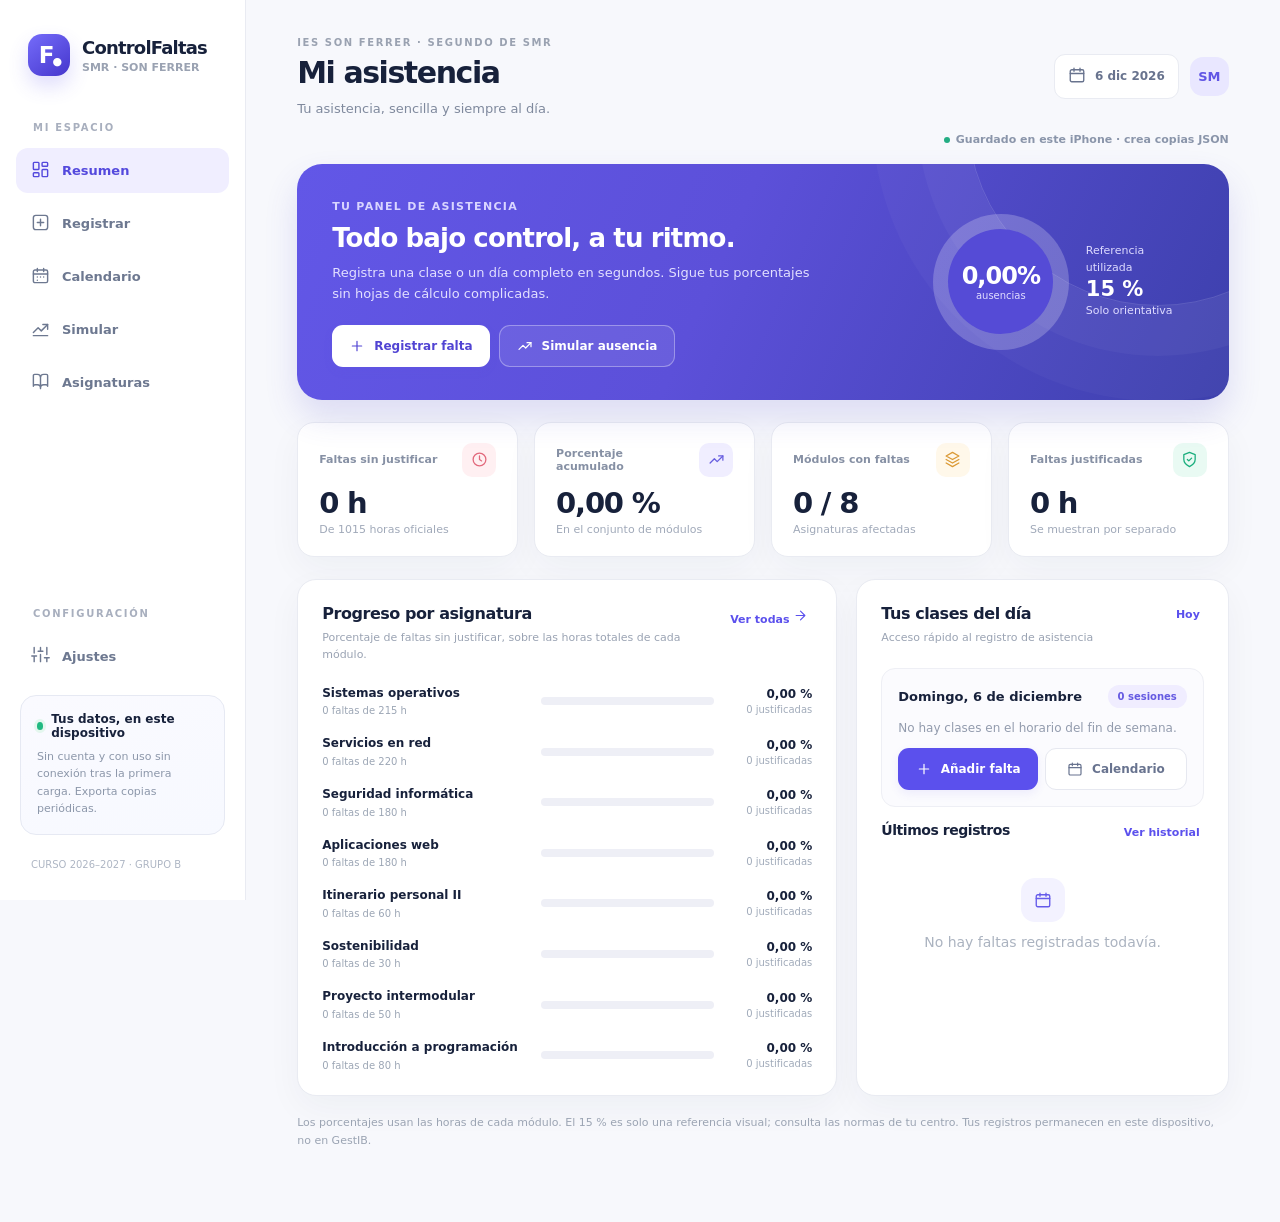
==== index.html @ d97d4c8d "Publicar ControlFaltas SMR para iPhone sin datos personales" ====
<!DOCTYPE html>
<html lang="es">
<head>
  <meta charset="UTF-8">
  <meta name="viewport" content="width=device-width, initial-scale=1.0, viewport-fit=cover">
  <meta name="theme-color" content="#f7f8fc">
  <meta name="description" content="Registro de asistencia de 2.º de Sistemas Microinformáticos y Redes, IES Son Ferrer. Funciona sin internet.">
  <title>ControlFaltas SMR · iPhone</title>
  <link rel="manifest" href="./manifest.webmanifest">
  <link rel="icon" type="image/svg+xml" href="./icon.svg">
  <link rel="apple-touch-icon" href="./icon.svg">
  <meta name="apple-mobile-web-app-capable" content="yes">
  <meta name="apple-mobile-web-app-status-bar-style" content="default">
  <meta name="apple-mobile-web-app-title" content="ControlFaltas">
  <meta name="format-detection" content="telephone=no">
  <style>
  :root { --bg:#f7f8fc; --surface:#ffffff; --ink:#17213b; --muted:#7f899d; --line:#e9ebf2; --accent:#5b50ed; --accent-light:#eeedff; --green:#1aa779; --red:#ee6174; --amber:#d5952a; --shadow:0 12px 35px rgba(28,36,65,.045); --radius:20px; color-scheme:light; }
  *{box-sizing:border-box} html{scroll-behavior:smooth} body{margin:0;background:var(--bg);color:var(--ink);font-family:Inter,ui-sans-serif,system-ui,-apple-system,"Segoe UI",sans-serif;font-size:14px;-webkit-font-smoothing:antialiased}
  button,input,select{font:inherit} button{cursor:pointer} button:disabled{opacity:.48;cursor:default} button:focus-visible,input:focus-visible,select:focus-visible{outline:3px solid #b4afff;outline-offset:3px}
  .layout{display:grid;grid-template-columns:246px minmax(0,1fr);min-height:100vh}.sidebar{background:#fff;border-right:1px solid var(--line);padding:31px 16px 22px;display:flex;flex-direction:column;gap:8px;position:sticky;top:0;height:100vh;z-index:4}
  .brand{display:flex;align-items:center;gap:12px;padding:3px 12px 33px}.brand-logo{width:42px;height:42px;border-radius:14px;display:flex;align-items:center;justify-content:center;background:linear-gradient(142deg,#756cfa,#4536cc);color:#fff;font-size:23px;font-weight:840;letter-spacing:-3px;box-shadow:0 10px 20px #5b50ed31}.brand-title{font-size:18px;line-height:22px;font-weight:820;letter-spacing:-.8px}.brand-sub{color:#9aa2b2;font-size:11px;margin-top:2px;font-weight:620}
  .nav-caption{font-size:10px;color:#a8afbe;letter-spacing:1.7px;padding:0 17px;margin:5px 0 7px;text-transform:uppercase;font-weight:780}.nav-item{display:flex;align-items:center;gap:12px;height:45px;border:0;border-radius:12px;background:transparent;color:#6d7890;padding:0 15px;text-align:left;font-weight:650;font-size:13px;width:100%;transition:background .15s,color .15s}.nav-item .ic{width:19px;height:19px}.nav-item:hover{background:#f5f4ff;color:#4f46cb}.nav-item.active{background:#f0eeff;color:#5449dd}.nav-spacer{flex:1}.aside-status{border:1px solid #e6e9f3;background:linear-gradient(160deg,#fafaff,#f7f9ff);border-radius:16px;padding:16px;margin:8px 4px 8px}.aside-status-title{font-size:12px;font-weight:750;display:flex;align-items:center;gap:8px}.status-dot{display:inline-block;width:8px;height:8px;background:#21b981;border-radius:50%;box-shadow:0 0 0 3px #e4f7ee}.aside-status p{color:#8c97aa;font-size:11px;line-height:1.6;margin:8px 0 0}.aside-footer{padding:8px 15px;color:#aeb6c4;font-size:10px}
  .main{padding:37px min(4vw,56px) 60px;min-width:0;max-width:1660px;width:100%;margin:auto}.main-header{display:flex;align-items:center;justify-content:space-between;margin-bottom:30px;gap:20px}.eyebrow{color:#9aa2b1;font-weight:750;letter-spacing:1.6px;text-transform:uppercase;font-size:10px;margin:0 0 8px}.page-title{font-size:30px;font-weight:830;letter-spacing:-1.45px;line-height:1.15;margin:0}.page-sub{color:var(--muted);font-size:13px;margin:10px 0 0}.header-right{display:flex;align-items:center;gap:11px}.today-tag{display:flex;align-items:center;gap:9px;color:#68738e;background:#fff;border:1px solid var(--line);padding:11px 13px;border-radius:11px;font-weight:620;white-space:nowrap;font-size:12px}.circle-avatar{height:39px;width:39px;display:flex;align-items:center;justify-content:center;border-radius:13px;background:#e9e7ff;color:#6055e5;font-weight:800;font-size:13px}
  .btn{border:0;border-radius:11px;background:var(--accent);padding:12px 17px;color:white;font-weight:720;font-size:12px;display:inline-flex;gap:9px;align-items:center;justify-content:center;min-height:41px;white-space:nowrap;box-shadow:0 4px 10px #5b50ed16;transition:transform .15s,filter .15s}.btn:hover{filter:brightness(.96);transform:translateY(-1px)}.btn .ic{width:16px;height:16px}.btn.secondary{background:#fff;border:1px solid #e6e8f0;color:#68738f;box-shadow:none}.btn.outline-light{background:#ffffff22;border:1px solid #ffffff55;box-shadow:none}.btn.danger{background:#fff0f2;color:#c84a63;box-shadow:none}.btn.sm{padding:8px 11px;min-height:35px;font-size:11px}.btn:disabled{transform:none;filter:none}.muted{color:var(--muted)}.hidden{display:none!important}
  .hero{background:linear-gradient(114deg,#6257e7 0%,#5c50d9 45%,#3d40ac 100%);border-radius:25px;color:white;padding:33px 35px;display:flex;justify-content:space-between;align-items:center;gap:24px;position:relative;overflow:hidden;min-height:210px;box-shadow:0 17px 33px #5049c929}.hero:before{content:"";position:absolute;width:380px;height:380px;right:-120px;top:-240px;border:1px solid #ffffff24;border-radius:50%;box-shadow:0 0 0 50px #ffffff09,0 0 0 95px #ffffff07}.hero-info,.hero-right{z-index:1}.hero-kicker{color:#d9d5ff;font-weight:720;font-size:11px;letter-spacing:1.3px;text-transform:uppercase}.hero h2{font-size:26px;letter-spacing:-.85px;font-weight:790;line-height:1.25;margin:9px 0}.hero p{max-width:480px;line-height:1.6;font-size:13px;color:#e3e0ff;margin:0 0 20px}.hero-btns{display:flex;gap:9px;flex-wrap:wrap}.hero-btns .btn{background:#fff;color:#5144d3}.hero-btns .btn.outline-light{color:white;background:#ffffff15}.hero-right{display:flex;gap:17px;align-items:center;min-width:240px;justify-content:center}.hero-ring{width:136px;height:136px;display:grid;place-items:center;border-radius:50%;background:conic-gradient(#a8ffd8 0 5%,#ffffff35 5% 100%);flex-shrink:0}.hero-ring-inner{width:105px;height:105px;background:#554bd6;border-radius:50%;display:flex;flex-direction:column;align-items:center;justify-content:center}.hero-ring-inner strong{font-size:24px;letter-spacing:-1px}.hero-ring-inner span{font-size:10px;color:#e2deff}.hero-ring-caption{max-width:108px;line-height:1.5;font-size:11px;color:#dedbff}.hero-ring-caption strong{display:block;font-size:21px;color:#fff;line-height:1.3}
  .stats-grid{display:grid;grid-template-columns:repeat(4,minmax(0,1fr));gap:16px;margin:22px 0}.stat-card{background:#fff;border:1px solid var(--line);border-radius:17px;padding:20px 21px;box-shadow:var(--shadow);min-width:0}.stat-top{display:flex;justify-content:space-between;gap:12px;align-items:center}.stat-label{color:#8690a4;font-size:11px;font-weight:640}.stat-icon{display:grid;place-items:center;width:34px;height:34px;border-radius:10px;background:#f0eeff;color:#685fe0;flex-shrink:0}.stat-icon.red{background:#fff0f2;color:#e2697c}.stat-icon.green{background:#e9faf3;color:#1aae7d}.stat-icon.orange{background:#fff8ea;color:#db9a35}.stat-icon .ic{width:17px;height:17px}.stat-number{font-size:29px;font-weight:830;letter-spacing:-1.2px;margin-top:9px}.stat-detail{font-size:11px;color:#a0a9b9;margin-top:3px}
  .content-grid{display:grid;grid-template-columns:minmax(0,1.45fr) minmax(290px,1fr);gap:19px}.panel{background:#fff;border:1px solid var(--line);border-radius:19px;padding:24px;box-shadow:var(--shadow);min-width:0}.panel-header{display:flex;justify-content:space-between;gap:10px;align-items:flex-start;margin-bottom:22px}.panel-title{font-size:16px;letter-spacing:-.45px;font-weight:810;margin:0}.panel-sub{color:#9aa3b3;font-size:11px;margin:6px 0 0;line-height:1.6}.text-button{border:0;background:transparent;color:var(--accent);font-weight:760;font-size:11px;white-space:nowrap;padding:4px}.text-button:hover{text-decoration:underline}.mod-row{display:grid;grid-template-columns: minmax(90px,1fr) minmax(120px,.85fr) 83px;gap:15px;align-items:center;margin-bottom:20px}.mod-row:last-child{margin-bottom:0}.mod-name{font-size:12px;font-weight:720;line-height:1.3}.mod-count{color:#9ca6b5;font-size:10px;margin-top:4px}.progress{width:100%;height:8px;background:#eeeff6;border-radius:9px;overflow:hidden}.progress-fill{height:100%;border-radius:8px;background:linear-gradient(90deg,#8880fa,#5d52e7);transition:width .3s}.progress-fill.warn{background:linear-gradient(90deg,#f1b25c,#e78348)}.progress-fill.danger{background:linear-gradient(90deg,#ff808a,#e35067)}.mod-percent{text-align:right;font-size:12px;font-weight:800;white-space:nowrap}.mod-percent small{display:block;font-size:10px;font-weight:500;color:#a1abba;margin-top:3px}
  .day-card{border:1px solid #eeeff5;border-radius:14px;background:#fbfbfe;padding:16px;margin-bottom:15px}.day-head{display:flex;align-items:center;justify-content:space-between;gap:10px}.day-date{font-size:13px;font-weight:810}.pill{display:inline-flex;align-items:center;gap:5px;border-radius:20px;padding:6px 10px;background:#f0edff;color:#655ae2;font-weight:760;font-size:10px}.day-hours{margin:13px 0 0;font-size:12px;color:#929bad}.day-actions{display:flex;gap:7px;margin-top:13px;flex-wrap:wrap}.day-actions .btn{flex:1}
  .recent-row{display:flex;align-items:center;justify-content:space-between;gap:8px;padding:11px 0;border-bottom:1px solid #f0f1f5}.recent-row:last-child{border-bottom:0}.recent-dot{height:32px;width:32px;display:grid;place-items:center;border-radius:10px;background:#fff1f3;color:#dc6776;flex-shrink:0}.recent-text{min-width:0;flex:1}.recent-text b{display:block;font-size:11px;white-space:nowrap;overflow:hidden;text-overflow:ellipsis}.recent-text small{display:block;color:#a0a8ba;font-size:10px;margin-top:4px}.recent-badge{font-size:10px;color:#cb596b;background:#fff1f3;border-radius:7px;padding:5px 6px;white-space:nowrap}.recent-badge.just{background:#eafaf4;color:#1a9c73}
  .section-lead{color:#7e899e;line-height:1.65;margin:0 0 24px;font-size:13px}.register-grid{display:grid;grid-template-columns:minmax(0,1.35fr) minmax(300px,.75fr);gap:20px;align-items:start}.reg-top{display:flex;justify-content:space-between;align-items:center;gap:12px;flex-wrap:wrap}.date-controls{display:flex;align-items:center;gap:8px}.input-date{border:1px solid var(--line);border-radius:10px;padding:9px 10px;color:#55617b;background:#fff;min-height:42px;font-weight:650}.icon-btn{width:38px;height:38px;border:1px solid var(--line);border-radius:10px;background:#fff;color:#7f88a0;display:grid;place-items:center}.icon-btn .ic{width:18px;height:18px}.selected-date{font-size:18px;font-weight:820;margin:24px 0 5px;letter-spacing:-.5px}.reg-hint{color:#9ea6b6;font-size:12px;margin:0 0 21px}.slot-list{display:flex;flex-direction:column;gap:9px}.slot{width:100%;border:1px solid #eef0f5;border-radius:12px;background:white;padding:14px;display:flex;align-items:center;gap:14px;text-align:left;transition:background .16s,border .16s}.slot:hover{border-color:#c8c5ff;background:#fdfcff}.slot.checked{border-color:#cdc9ff;background:#f7f6ff}.slot.justified{border-color:#c0eee0;background:#f4fdf9}.slot.disabled{opacity:.6;cursor:default;background:#fafbfe}.slot-time{width:93px;flex-shrink:0;color:#778398;font-weight:730;font-size:12px}.slot-indicator{width:20px;height:20px;border:1.5px solid #d6dbe7;border-radius:7px;display:grid;place-items:center;color:#fff;flex-shrink:0}.checked .slot-indicator{background:#655aef;border-color:#655aef}.justified .slot-indicator{background:#21a979;border-color:#21a979}.slot-name{font-size:12px;font-weight:750;flex:1}.slot-tag{font-size:10px;font-weight:750;color:#a7aebc}.slot-tag.warn{color:#6758df}.slot-tag.just{color:#20aa7b}.reg-side .btn{width:100%;margin-top:9px}.field-label{display:block;font-size:11px;font-weight:780;color:#61708b;margin-bottom:10px}.select,.text-input,.number-input{width:100%;border:1px solid #e7eaf1;background:#fff;border-radius:11px;padding:12px;color:#2c3750;min-height:43px;outline:none}.select:focus,.text-input:focus,.number-input:focus{border-color:#a69eff}.micro-note{font-size:11px;color:#98a2b5;line-height:1.65;margin-top:14px}.divider{border:0;border-top:1px solid #eff0f5;margin:21px 0}.reg-summary{display:flex;justify-content:space-between;align-items:center;background:#f7f6ff;border-radius:12px;padding:14px 16px;margin:16px 0}.reg-summary strong{font-size:20px;color:#5c52db}.empty{padding:28px 12px;text-align:center;color:#abb3c0;line-height:1.6}.empty-icon{width:44px;height:44px;border-radius:14px;display:grid;place-items:center;margin:0 auto 9px;background:#f3f2ff;color:#655bea}
  .calendar-head{display:flex;align-items:center;justify-content:space-between;gap:14px;margin:4px 0 20px}.calendar-month{font-size:20px;font-weight:820;text-transform:capitalize;letter-spacing:-.5px}.calendar-arrows{display:flex;gap:8px}.calendar-grid{display:grid;grid-template-columns:repeat(7,minmax(0,1fr));gap:7px}.cal-weekday{text-align:center;color:#a0a8b9;font-size:11px;font-weight:800;padding:8px}.cal-day{min-height:92px;border:1px solid #eceef4;border-radius:12px;padding:10px;background:#fff;text-align:left;display:flex;flex-direction:column;justify-content:space-between;align-items:flex-start;color:#56627d}.cal-day:hover:not(:disabled){border-color:#a9a2fc;background:#faf9ff}.cal-day:disabled{opacity:.5}.cal-day.other{opacity:.35}.cal-day.today .cal-number{background:#6258e8;color:white;border-radius:9px;padding:5px 8px;margin:-5px -8px}.cal-day.selected{border:2px solid #7369f5;background:#f7f5ff}.cal-day.have{background:#fffbfc}.cal-day.have.selected{background:#faf7ff}.cal-day .cal-number{font-weight:760;font-size:13px;padding:5px 8px;margin:-5px -8px}.cal-marker{background:#fff0f1;color:#d45d6e;border-radius:7px;font-size:10px;font-weight:800;padding:6px 7px}.cal-marker.alljust{background:#e6f9f1;color:#17966c}.calendar-legend{display:flex;align-items:center;flex-wrap:wrap;gap:19px;margin-top:20px;color:#8d98ab;font-size:11px}.legend-dot{display:inline-block;width:9px;height:9px;border-radius:50%;margin-right:6px;background:#ef7784}.legend-dot.green{background:#49ba95}.cal-details{margin-top:21px;background:#f7f8fc;border-radius:13px;padding:19px}.cal-details-head{display:flex;justify-content:space-between;gap:12px;align-items:center}.cal-details-title{font-weight:770}.tiny-list{display:flex;flex-wrap:wrap;gap:8px;margin-top:12px}.tiny-chip{font-size:11px;background:#fff;border:1px solid #edf0f6;padding:8px 10px;border-radius:9px;color:#68748f}
  .simulate-settings{display:flex;flex-wrap:wrap;gap:14px;align-items:end}.setting-field{flex:1;min-width:155px}.sim-kpis{display:grid;grid-template-columns:repeat(3,1fr);gap:12px;margin:20px 0}.sim-kpi{padding:17px;background:#f7f7ff;border:1px solid #efedff;border-radius:13px}.sim-kpi small{font-size:10px;color:#8891ab}.sim-kpi strong{display:block;margin-top:6px;font-size:23px;letter-spacing:-.7px}.sim-result-row{display:flex;align-items:center;gap:12px;justify-content:space-between;padding:14px 0;border-bottom:1px solid #eef0f5}.sim-result-row:last-child{border:0}.sim-result-row strong{font-size:12px}.sim-result-row small{display:block;color:#abb3bf;margin-top:5px}.percent-shift{font-weight:820;font-size:14px;color:#665aeb;white-space:nowrap}
  .subject-grid{display:grid;grid-template-columns:repeat(2,minmax(0,1fr));gap:15px}.subject-card{padding:20px;border:1px solid #eaedf4;border-radius:15px;background:#fff}.subject-head{display:flex;justify-content:space-between;gap:10px;align-items:start}.subject-name{font-size:13px;font-weight:780;line-height:1.4}.subject-code{font-size:10px;color:#adacc6;font-weight:760;margin-bottom:7px}.subject-value{font-size:22px;font-weight:850;letter-spacing:-.7px;color:#5f56db}.subject-progress{margin:20px 0 13px}.subject-footer{display:flex;justify-content:space-between;color:#9aa5b6;font-size:10px;gap:5px}.subject-footer b{color:#728099}.footnote{color:#9ba4b3;font-size:11px;line-height:1.7;margin-top:18px}
  .settings-grid{display:grid;grid-template-columns:1fr 1fr;gap:18px}.form-row{margin-bottom:19px}.settings-table{width:100%;border-collapse:collapse}.settings-table th{text-align:left;font-size:10px;color:#9ba6b6;padding:10px 4px;border-bottom:1px solid #eef0f5}.settings-table td{padding:9px 4px;border-bottom:1px solid #f0f1f5;font-size:11px;font-weight:650}.settings-table .number-input{padding:8px 7px;border-radius:8px;min-height:35px;max-width:91px;font-size:12px}.settings-table td:last-child{text-align:right}.settings-table th:last-child{text-align:right}.settings-actions{display:flex;flex-wrap:wrap;gap:8px}.small-help{font-size:11px;color:#8996ad;line-height:1.7;margin:11px 0 0}.save-tag{font-size:10px;color:#23a47b;background:#eafaf4;border-radius:15px;padding:7px 11px;white-space:nowrap}
  .toast{position:fixed;right:24px;bottom:23px;background:#222942;color:#fff;padding:13px 17px;border-radius:12px;font-weight:650;font-size:12px;box-shadow:0 12px 28px #1c234337;z-index:40;opacity:0;transform:translateY(12px);pointer-events:none;transition:.25s}.toast.visible{opacity:1;transform:translateY(0)}.toast.error{background:#bd3854}.save-indicator{font-size:11px;color:#8a95aa;font-weight:600;display:flex;align-items:center;gap:6px;min-height:18px}.save-indicator .status-dot{width:6px;height:6px;box-shadow:none}.mobile-menu{display:none}.switcher-line{display:flex;align-items:center;gap:9px;flex-wrap:wrap}.short-hint{display:inline-block;font-size:11px;color:#9aa3b6;margin-top:9px}
  @media(max-width:1100px){.layout{grid-template-columns:210px minmax(0,1fr)}.sidebar{padding:25px 10px}.main{padding:29px 25px 50px}.content-grid{grid-template-columns:1fr}.hero-right{min-width:180px}.stats-grid{grid-template-columns:repeat(2,1fr)}.mod-row{grid-template-columns:minmax(100px,1fr) minmax(110px,1fr) 79px}.register-grid{grid-template-columns:1fr}}
  @media(max-width:720px){.layout{display:block}.sidebar{height:auto;padding:11px 13px;position:sticky;top:0;display:flex;flex-direction:row;align-items:center;overflow-x:auto;box-shadow:0 5px 20px #17213b0d;gap:3px}.brand{padding:0 11px 0 2px;flex-shrink:0}.brand-logo{width:33px;height:33px;font-size:18px;border-radius:10px}.brand-title{font-size:13px;line-height:15px}.brand-sub{font-size:9px}.nav-caption,.nav-spacer,.aside-status,.aside-footer{display:none}.nav-item{height:38px;min-width:39px;padding:0 11px;white-space:nowrap;width:auto;font-size:11px;gap:6px}.nav-item .ic{width:16px;height:16px}.main{padding:23px 14px 55px}.main-header{margin-bottom:21px;align-items:start}.page-title{font-size:24px}.header-right{display:none}.hero{padding:24px;min-height:0;border-radius:18px}.hero h2{font-size:22px}.hero-right{display:none}.stats-grid{gap:9px;margin:13px 0}.stat-card{padding:14px}.stat-number{font-size:24px}.stat-label{font-size:10px}.stat-detail{font-size:10px}.stat-icon{width:28px;height:28px}.panel{padding:17px;border-radius:15px}.content-grid{gap:13px}.mod-row{grid-template-columns:minmax(90px,1fr) minmax(60px,.65fr) 67px;gap:8px}.mod-name{font-size:11px}.calendar-grid{gap:4px}.cal-day{min-height:61px;border-radius:8px;padding:6px}.cal-number{font-size:11px!important}.cal-marker{font-size:9px;padding:4px}.calendar-month{font-size:17px}.subject-grid,.settings-grid{grid-template-columns:1fr}.slot{padding:12px 10px;gap:9px}.slot-time{width:79px;font-size:10px}.slot-name{font-size:11px}.slot-tag{font-size:9px}.sim-kpis{grid-template-columns:1fr 1fr}.sim-kpi:last-child{grid-column:span 2}.date-controls{flex-wrap:wrap}}
  @media(max-width:440px){.sidebar{padding:9px 5px}.brand-title,.brand-sub,.nav-item span{display:none}.brand{padding-right:10px}.nav-item{min-width:40px;padding:0 10px}.page-title{font-size:23px}.hero-btns .btn{padding:10px}.stats-grid{grid-template-columns:repeat(2,1fr)}.reg-top{align-items:stretch}}
  @media(prefers-reduced-motion:reduce){*,*:before,*:after{scroll-behavior:auto!important;animation:none!important;transition:none!important}}

  /* iPhone: controles táctiles, navegación inferior y zonas seguras */
  :root{--iphone-safe-bottom:env(safe-area-inset-bottom,0px)}
  button,select,input{-webkit-tap-highlight-color:transparent}
  input,select{font-size:16px}
  body{overscroll-behavior-y:none}
  .iphone-install-help{background:#fff;border:1px solid #dcdfff;border-radius:16px;padding:15px 16px;margin:0 0 18px;line-height:1.55;display:none;box-shadow:var(--shadow)}
  .iphone-install-help strong{display:block;font-size:13px;margin-bottom:5px;color:#4f45bf}
  .iphone-install-help p{font-size:12px;color:#68738e;margin:0}
  @media (max-width:720px){
    body{font-size:14px}
    .layout{display:block;min-height:100dvh}
    .sidebar{display:flex;position:fixed;top:auto;bottom:0;left:0;right:0;overflow:visible;height:calc(65px + var(--iphone-safe-bottom));width:100%;padding:5px max(8px,env(safe-area-inset-right)) calc(5px + var(--iphone-safe-bottom)) max(8px,env(safe-area-inset-left));background:#fff;border:0;border-top:1px solid var(--line);border-radius:0;box-shadow:0 -8px 30px #10173313;z-index:18;flex-flow:row nowrap;gap:2px;justify-content:space-around}
    .sidebar .brand,.sidebar .nav-caption,.sidebar .nav-spacer,.sidebar .aside-status,.sidebar .aside-footer{display:none!important}
    .sidebar [data-nav="modulos"]{display:none!important}
    .sidebar .nav-item{display:flex;flex:1;flex-direction:column;min-width:0;max-width:none;width:auto;height:53px;border-radius:13px;padding:5px 0;justify-content:center;align-items:center;gap:4px;font-size:10px;line-height:1.05;text-align:center}
    .sidebar .nav-item span{display:inline!important}
    .sidebar .nav-item .ic{height:21px;width:21px}
    .sidebar .nav-item.active{color:#574bda;background:#f1efff}
    .main{padding:calc(22px + env(safe-area-inset-top,0px)) 15px calc(97px + var(--iphone-safe-bottom));}
    .main-header{margin-bottom:18px}
    .page-title{font-size:27px}
    .hero{padding:25px 21px}
    .hero h2{font-size:23px}
    .btn{min-height:44px}
    .icon-btn{min-width:43px;min-height:43px}
    .slot{min-height:67px}
    .slot-time{width:81px;flex-shrink:0}
    .slot-name{min-width:0;overflow-wrap:break-word}
    .stat-card{padding:15px}
    .toast{bottom:calc(75px + var(--iphone-safe-bottom));left:14px;right:14px;transform:translateY(10px)}
    .settings-table{table-layout:auto;min-width:0}.settings-table td{overflow-wrap:anywhere}
    .settings-table td:first-child{max-width:130px}
    .settings-table .number-input{max-width:72px;width:100%}
    .iphone-install-help{display:block}
    .is-installed .iphone-install-help{display:none}
    .hero-btns{gap:8px}.hero-btns .btn{flex:1}
    .cal-day{min-width:0;overflow:hidden}.cal-marker{font-size:8px;white-space:nowrap;padding:3px 2px}
  }
  @media(max-width:380px){.sidebar .nav-item{font-size:9px}.main{padding-left:11px;padding-right:11px}.panel{padding:14px}.slot-time{width:73px}}
  </style>
</head>
<body>
<div class="layout">
 <aside class="sidebar" id="sidebar">
   <div class="brand"><div class="brand-logo">F<span style="font-size:11px;align-self:flex-end;margin:0 0 8px 1px">●</span></div><div><div class="brand-title">ControlFaltas</div><div class="brand-sub">SMR · SON FERRER</div></div></div>
   <div class="nav-caption">Mi espacio</div>
   <button class="nav-item active" data-nav="resumen"><span data-icon="layout-dashboard"></span><span>Resumen</span></button>
   <button class="nav-item" data-nav="registrar"><span data-icon="plus-square"></span><span>Registrar</span></button>
   <button class="nav-item" data-nav="calendario"><span data-icon="calendar-days"></span><span>Calendario</span></button>
   <button class="nav-item" data-nav="simular"><span data-icon="chart-no-axes-combined"></span><span>Simular</span></button>
   <button class="nav-item" data-nav="modulos"><span data-icon="book-open"></span><span>Asignaturas</span></button>
   <div class="nav-spacer"></div><div class="nav-caption">Configuración</div>
   <button class="nav-item" data-nav="ajustes"><span data-icon="settings-2"></span><span>Ajustes</span></button>
   <div class="aside-status"><div class="aside-status-title"><span class="status-dot"></span> Tus datos, en este dispositivo</div><p>Sin cuenta y con uso sin conexión tras la primera carga. Exporta copias periódicas.</p></div>
   <div class="aside-footer">CURSO 2026–2027 · GRUPO B</div>
 </aside>
 <main class="main"><header class="main-header"><div><p class="eyebrow">IES SON FERRER · SEGUNDO DE SMR</p><h1 id="view-title" class="page-title">Mi asistencia</h1><p id="view-sub" class="page-sub">Un resumen claro de tus clases y tus faltas.</p></div><div class="header-right"><div class="today-tag"><span data-icon="calendar"></span><span id="header-today"></span></div><div class="circle-avatar" id="avatar">SM</div></div></header><div class="save-indicator" id="save-state" style="justify-content:flex-end;margin:-15px 0 15px"><span class="status-dot"></span>Iniciando...</div><div id="iphone-install-help" class="iphone-install-help"><strong>Instálala en tu iPhone</strong><p>Abre esta web en Safari, pulsa <b>Compartir</b> → <b>Añadir a pantalla de inicio</b> y activa <b>Abrir como app web</b>. Al instalar, podrás usarla también sin conexión después de cargarla una vez.</p></div><div id="view"></div></main>
</div>
<div id="toast" class="toast" role="status" aria-live="polite"></div>
<input type="file" id="import-file" accept=".json,application/json" hidden>
<script>
'use strict';
const MODULES = [
 {id:'sor',name:'Sistemas operativos en red',short:'Sistemas operativos',hours:215,code:'SOR'},
 {id:'sr',name:'Servicios en red',short:'Servicios en red',hours:220,code:'SER'},
 {id:'si',name:'Seguridad informática',short:'Seguridad informática',hours:180,code:'SEG'},
 {id:'web',name:'Aplicaciones web',short:'Aplicaciones web',hours:180,code:'WEB'},
 {id:'ip',name:'Itinerario personal para la empleabilidad II',short:'Itinerario personal II',hours:60,code:'IPE II'},
 {id:'sost',name:'Sostenibilidad aplicada al sistema productivo',short:'Sostenibilidad',hours:30,code:'SOST'},
 {id:'proj',name:'Proyecto intermodular',short:'Proyecto intermodular',hours:50,code:'PROY'},
 {id:'prog',name:'Introducción a la programación (optativa)',short:'Introducción a programación',hours:80,code:'PROG'}
];
// Orden exacto de la captura de horario. Miércoles: tutoría independiente, NO se cuenta como falta de módulo.
const DAYS = ['Lunes','Martes','Miércoles','Jueves','Viernes','Sábado','Domingo'];
const SCHEDULE = [
 [['15:05','16:00','si'],['16:00','16:55','ip'],['16:55','17:50','sor'],['18:15','19:10','sor'],['19:10','20:05','sr'],['20:05','21:00','sr']],
 [['15:05','16:00','sr'],['16:00','16:55','sr'],['16:55','17:50','web'],['18:15','19:10','web'],['19:10','20:05','sor'],['20:05','21:00','sor']],
 [['14:05','15:00','sor'],['15:05','16:00',null],['16:00','16:55','sr'],['16:55','17:50','sr'],['18:15','19:10','prog'],['19:10','20:05','si'],['20:05','21:00','si']],
 [['15:05','16:00','ip'],['16:00','16:55','sor'],['17:00','17:55','sor'],['18:15','19:10','prog'],['19:10','20:05','web'],['20:05','21:00','web']],
 [['15:05','16:00','web'],['16:00','16:55','sost'],['16:55','17:50','si'],['17:50','18:45','si'],['19:10','20:05','proj'],['20:05','21:00','sr']]
];
const ICON_PATHS = {
 'layout-dashboard':'<rect x="3" y="3" width="7" height="9" rx="1"/><rect x="14" y="3" width="7" height="5" rx="1"/><rect x="14" y="12" width="7" height="9" rx="1"/><rect x="3" y="16" width="7" height="5" rx="1"/>',
 'plus-square':'<rect x="3" y="3" width="18" height="18" rx="3"/><path d="M12 8v8M8 12h8"/>',
 'calendar-days':'<rect x="3" y="5" width="18" height="16" rx="2"/><path d="M16 3v4M8 3v4M3 10h18M8 14h.01M12 14h.01M16 14h.01M8 18h.01"/>',
 'chart-no-axes-combined':'<path d="m3 17 6-6 4 4 8-8"/><path d="M15 7h6v6"/><path d="M3 21h18"/>',
 'book-open':'<path d="M12 7v14M3 18V4.5a1.5 1.5 0 0 1 1.5-1.5H8a4 4 0 0 1 4 4 4 4 0 0 1 4-4h3.5A1.5 1.5 0 0 1 21 4.5V18a2 2 0 0 0-2-2h-3a4 4 0 0 0-4 4 4 4 0 0 0-4-4H5a2 2 0 0 0-2 2z"/>',
 'settings-2':'<path d="M4 21v-7m0-4V3m8 18v-9m0-4V3m8 18v-5m0-4V3M1 14h6m2-6h6m2 8h6"/>',
 'calendar':'<rect x="3" y="5" width="18" height="16" rx="2"/><path d="M16 3v4M8 3v4M3 10h18"/>',
 'arrow-right':'<path d="M5 12h14m-7-7 7 7-7 7"/>',
 'chevron-right':'<path d="m9 18 6-6-6-6"/>',
 'chevron-left':'<path d="m15 18-6-6 6-6"/>',
 'check':'<path d="m20 6-11 11-5-5"/>',
 'clock':'<circle cx="12" cy="12" r="9"/><path d="M12 7v5l3 2"/>',
 'alert-circle':'<circle cx="12" cy="12" r="10"/><path d="M12 8v4M12 16h.01"/>',
 'trending-up':'<path d="m3 17 6-6 4 4 8-8"/><path d="M15 7h6v6"/>',
 'layers':'<path d="m12 2 9 5-9 5-9-5 9-5zM3 12l9 5 9-5M3 17l9 5 9-5"/>',
 'plus':'<path d="M12 5v14M5 12h14"/>',
 'download':'<path d="M12 3v12m-5-5 5 5 5-5M4 17v4h16v-4"/>',
 'upload':'<path d="M12 16V4m-5 5 5-5 5 5M4 17v4h16v-4"/>',
 'trash':'<path d="M3 6h18M8 6V4h8v2m3 0-1 15H6L5 6M10 10v7M14 10v7"/>',
 'shield-check':'<path d="M12 22s8-4 8-10V5l-8-3-8 3v7c0 6 8 10 8 10z"/><path d="m9 12 2 2 4-4"/>',
 'file-text':'<path d="M14 2H6a2 2 0 0 0-2 2v16a2 2 0 0 0 2 2h12a2 2 0 0 0 2-2V8z"/><path d="M14 2v6h6M8 13h8M8 17h8"/>',
 'user':'<circle cx="12" cy="8" r="4"/><path d="M4 21c0-5 16-5 16 0"/>'
};
function ico(id,size=18){return `<svg class="ic" width="${size}" height="${size}" viewBox="0 0 24 24" fill="none" stroke="currentColor" stroke-width="1.8" stroke-linecap="round" stroke-linejoin="round" aria-hidden="true">${ICON_PATHS[id]||ICON_PATHS.check}</svg>`;}
function replaceIcons(root=document){root.querySelectorAll('[data-icon]').forEach(el=>{el.innerHTML=ico(el.dataset.icon);});}
const byId=id=>document.getElementById(id);
function safe(v){return String(v??'').replace(/[&<>"']/g,ch=>({'&':'&amp;','<':'&lt;','>':'&gt;','"':'&quot;',"'":'&#39;'}[ch]));}
function localISO(d=new Date()){const y=d.getFullYear();return `${y}-${String(d.getMonth()+1).padStart(2,'0')}-${String(d.getDate()).padStart(2,'0')}`;}
function dateObj(iso){const p=String(iso).split('-').map(Number);return new Date(p[0],p[1]-1,p[2],12,0,0);}
function dayIndex(iso){return (dateObj(iso).getDay()+6)%7;}
function plusDays(iso,n){let d=dateObj(iso);d.setDate(d.getDate()+n);return localISO(d);}
function fmtDate(iso,opts={weekday:'long',day:'numeric',month:'long'}){return new Intl.DateTimeFormat('es-ES',opts).format(dateObj(iso));}
function nfmt(n,max=2){return new Intl.NumberFormat('es-ES',{minimumFractionDigits:max,maximumFractionDigits:max}).format(n);}
function moduleOf(id){return MODULES.find(m=>m.id===id);}
function defaultState(){return {
 version:1,student:'',threshold:15,updatedAt:0,
 hours:Object.fromEntries(MODULES.map(m=>[m.id,m.hours])),
 baseline:Object.fromEntries(MODULES.map(m=>[m.id,0])),
 records:[]
};}
function normalize(v){const init=defaultState();if(!v||typeof v!=='object')return init;const h={...init.hours};const b={...init.baseline};for(const m of MODULES){if(Number.isFinite(Number(v.hours?.[m.id]))&&Number(v.hours?.[m.id])>=1&&Number(v.hours?.[m.id])<=9999)h[m.id]=Math.floor(Number(v.hours[m.id]));if(Number.isFinite(Number(v.baseline?.[m.id]))&&Number(v.baseline?.[m.id])>=0&&Number(v.baseline?.[m.id])<=10000)b[m.id]=Math.floor(Number(v.baseline[m.id]));}const recs=[];const keys=new Set();for(const r of Array.isArray(v.records)?v.records:[]){if(!r||typeof r.date!=='string'||!/^[0-9]{4}-[0-9]{2}-[0-9]{2}$/.test(r.date))continue;const d=dateObj(r.date);if(Number.isNaN(d.getTime())||localISO(d)!==r.date)continue;const day=dayIndex(r.date);const slots=SCHEDULE[day];if(!slots||!Number.isInteger(r.slot)||r.slot<0||r.slot>=slots.length)continue;const mid=slots[r.slot][2];if(!mid||r.module!==mid)continue;const key=r.date+'|'+r.slot;if(keys.has(key))continue;keys.add(key);recs.push({id:String(r.id||key).slice(0,100),date:r.date,slot:r.slot,module:mid,status:r.status==='justified'?'justified':'unjustified'});if(recs.length>10000)break;}return {version:1,gestibImportedAt:Number(v.gestibImportedAt)||0,updatedAt:Number(v.updatedAt)||0,student:String(v.student||'').slice(0,70),threshold:Math.min(100,Math.max(0.1,Number(v.threshold)||15)),hours:h,baseline:b,records:recs};}
let state=defaultState(), storage='local', view='resumen', selectedDate=localISO(), monthCursor=selectedDate.slice(0,7), recordStatus='unjustified';
let simDay=(dayIndex(selectedDate)<5?dayIndex(selectedDate):0),simType='whole',simSlot=0;
let saveTimer=null,savePending=false,saveActive=false,toastTimer=null;
function setStatus(t,isError=false){const n=byId('save-state');if(n)n.innerHTML=`<span class="status-dot" style="background:${isError?'#e96b78':'#24ad83'}"></span>${safe(t)}`;}
function notify(t,err=false){const el=byId('toast');el.textContent=t;el.className='toast visible'+(err?' error':'');clearTimeout(toastTimer);toastTimer=setTimeout(()=>el.className='toast',3000);}
function getStored(){try{return JSON.parse(localStorage.getItem('controlfaltas_smr_v1')||'null');}catch{return null;}}
function cacheLocal(){try{localStorage.setItem('controlfaltas_smr_v1',JSON.stringify(state));return true;}catch{setStatus('No se pudo guardar · exporta una copia',true);return false;}}
function modified(){state.updatedAt=Date.now();const saved=cacheLocal();savePending=true;if(saved)setStatus(storage==='server'?'Guardando...':'Guardado en este iPhone');clearTimeout(saveTimer);saveTimer=setTimeout(save,250);render();}
async function save(){if(storage!=='server'||saveActive||!savePending)return;saveActive=true;savePending=false;const snapshot=JSON.stringify(state);try{const r=await fetch('/api/state',{method:'POST',headers:{'Content-Type':'application/json'},body:snapshot});if(!r.ok)throw new Error('Error al guardar');setStatus('Guardado automáticamente en tu PC');}catch{setStatus('Sin conexión con el servidor · copia en navegador',true);savePending=true;}finally{saveActive=false;if(savePending){clearTimeout(saveTimer);saveTimer=setTimeout(save,750);}}}
window.addEventListener('pagehide',()=>{if(storage==='server'&&savePending&&navigator.sendBeacon){navigator.sendBeacon('/api/state',new Blob([JSON.stringify(state)],{type:'application/json'}));}});
function summary(){const by={};for(const m of MODULES)by[m.id]={...m,hours:state.hours[m.id],bad:state.baseline[m.id]||0,good:0};for(const r of state.records){if(!by[r.module])continue;if(r.status==='justified')by[r.module].good++;else by[r.module].bad++;}const modules=MODULES.map(m=>({...by[m.id],percent:by[m.id].bad/by[m.id].hours*100}));return {modules,bad:modules.reduce((s,m)=>s+m.bad,0),good:modules.reduce((s,m)=>s+m.good,0),hours:modules.reduce((s,m)=>s+m.hours,0),affected:modules.filter(m=>m.bad>0).length};}
function recordsFor(date){return state.records.filter(x=>x.date===date).sort((a,b)=>a.slot-b.slot);}
function existing(date,slot){return state.records.find(x=>x.date===date&&x.slot===slot);}
function addRecord(date,slot,status=recordStatus){let day=SCHEDULE[dayIndex(date)];if(!day||!day[slot]||!day[slot][2]||existing(date,slot))return false;state.records.push({id:'f-'+Date.now().toString(36)+'-'+Math.random().toString(36).slice(2,10),date,slot,module:day[slot][2],status});return true;}
function removeRecord(date,slot){const old=state.records.length;state.records=state.records.filter(r=>!(r.date===date&&r.slot===slot));return old!==state.records.length;}
function statCard(label,num,detail,icon,color=''){return `<div class="stat-card"><div class="stat-top"><span class="stat-label">${label}</span><span class="stat-icon ${color}">${ico(icon)}</span></div><div class="stat-number">${num}</div><div class="stat-detail">${detail}</div></div>`;}
function progressHTML(pct){const width=Math.min(100,Math.max(0,pct/state.threshold*100));const color=pct>=state.threshold?'danger':pct>=state.threshold*.7?'warn':'';return `<div class="progress"><div class="progress-fill ${color}" style="width:${width}%"></div></div>`;}
function moduleProgress(m){return `<div class="mod-row"><div><div class="mod-name">${safe(m.short)}</div><div class="mod-count">${m.bad} faltas de ${m.hours} h</div></div>${progressHTML(m.percent)}<div class="mod-percent">${nfmt(m.percent)} %<small>${m.good} justificadas</small></div></div>`;}
function dayLabel(date){const s=fmtDate(date);return s.charAt(0).toUpperCase()+s.slice(1);}
function lastRecords(count=5){return [...state.records].sort((a,b)=>b.date.localeCompare(a.date)||b.slot-a.slot).slice(0,count);}
function recentRows(list){if(!list.length)return `<div class="empty"><span class="empty-icon">${ico('calendar')}</span>No hay faltas registradas todavía.</div>`;return list.map(r=>{const m=moduleOf(r.module),slot=SCHEDULE[dayIndex(r.date)][r.slot];return `<div class="recent-row"><span class="recent-dot">${ico('clock',16)}</span><div class="recent-text"><b>${safe(m?.short||'Clase')}</b><small>${fmtDate(r.date,{day:'numeric',month:'short',year:'numeric'})} · ${slot[0]}</small></div><span class="recent-badge ${r.status==='justified'?'just':''}">${r.status==='justified'?'Justificada':'Sin justificar'}</span></div>`;}).join('');}
function overview(){const s=summary(),pct=s.bad/s.hours*100,day=dayIndex(selectedDate),total=day<5?SCHEDULE[day].filter(x=>x[2]).length:0;const current=recordsFor(selectedDate);let ring=Math.max(0,Math.min(100,pct/state.threshold*100));return `
 <div class="hero"><div class="hero-info"><span class="hero-kicker">TU PANEL DE ASISTENCIA</span><h2>${state.student?'Hola, '+safe(state.student.split(' ')[0]):'Todo bajo control, a tu ritmo.'}</h2><p>Registra una clase o un día completo en segundos. Sigue tus porcentajes sin hojas de cálculo complicadas.</p><div class="hero-btns"><button class="btn" data-act="go" data-target="registrar">${ico('plus')} Registrar falta</button><button class="btn outline-light" data-act="go" data-target="simular">${ico('trending-up')} Simular ausencia</button></div></div><div class="hero-right"><div class="hero-ring" style="background:conic-gradient(#b0ffda 0 ${ring}%,#ffffff38 ${ring}% 100%)"><div class="hero-ring-inner"><strong>${nfmt(pct)}%</strong><span>ausencias</span></div></div><div class="hero-ring-caption">Referencia utilizada<strong>${nfmt(state.threshold,0)} %</strong>Solo orientativa</div></div></div>
 <div class="stats-grid">${statCard('Faltas sin justificar',s.bad+' h','De '+s.hours.toLocaleString('es-ES')+' horas oficiales','clock','red')}${statCard('Porcentaje acumulado',nfmt(pct)+' %','En el conjunto de módulos','trending-up')}${statCard('Módulos con faltas',s.affected+' / 8','Asignaturas afectadas','layers','orange')}${statCard('Faltas justificadas',s.good+' h','Se muestran por separado','shield-check','green')}</div>
 <div class="content-grid"><section class="panel"><div class="panel-header"><div><h3 class="panel-title">Progreso por asignatura</h3><p class="panel-sub">Porcentaje de faltas sin justificar, sobre las horas totales de cada módulo.</p></div><button class="text-button" data-act="go" data-target="modulos">Ver todas ${ico('arrow-right',15)}</button></div>${s.modules.map(moduleProgress).join('')}</section>
 <section class="panel"><div class="panel-header"><div><h3 class="panel-title">Tus clases del día</h3><p class="panel-sub">Acceso rápido al registro de asistencia</p></div><button class="text-button" data-act="select-today">Hoy</button></div><div class="day-card"><div class="day-head"><span class="day-date">${dayLabel(selectedDate)}</span><span class="pill">${total} sesiones</span></div><div class="day-hours">${day<5?`Ya registradas: <b>${current.length} de ${total}</b>. Cada sesión cuenta como una falta.`:'No hay clases en el horario del fin de semana.'}</div><div class="day-actions"><button class="btn" data-act="go" data-target="registrar">${ico('plus')} Añadir falta</button><button class="btn secondary" data-act="go" data-target="calendario">${ico('calendar')} Calendario</button></div></div><div class="panel-header" style="margin-bottom:7px"><h3 class="panel-title" style="font-size:14px">Últimos registros</h3><button class="text-button" data-act="go" data-target="calendario">Ver historial</button></div>${recentRows(lastRecords(4))}</section></div><p class="footnote">Los porcentajes usan las horas de cada módulo. El 15 % es solo una referencia visual; consulta las normas de tu centro. Tus registros permanecen en este dispositivo, no en GestIB.</p>`;}
function registrar(){const day=dayIndex(selectedDate),slots=SCHEDULE[day]||[],curr=recordsFor(selectedDate),total=slots.filter(x=>x[2]).length;return `<div class="register-grid"><section class="panel"><div class="reg-top"><div><h3 class="panel-title">Elige el día</h3><p class="panel-sub">Puedes registrar fechas pasadas, hoy o futuras.</p></div><div class="date-controls"><button class="icon-btn" data-act="date-shift" data-n="-1" title="Día anterior">${ico('chevron-left')}</button><input type="date" class="input-date" id="reg-date" value="${selectedDate}" aria-label="Fecha de las faltas"><button class="icon-btn" data-act="date-shift" data-n="1" title="Día siguiente">${ico('chevron-right')}</button></div></div><h3 class="selected-date">${dayLabel(selectedDate)}</h3><p class="reg-hint">${total} clases lectivas${day===2?' + tutoría (no contabilizada)':''} · Haz clic en una clase para añadir o quitar su falta.</p>
 <div class="slot-list">${slots.length?slots.map((slot,idx)=>{const r=existing(selectedDate,idx);return `<button ${!slot[2]?'disabled':''} class="slot ${r?('checked'+(r.status==='justified'?' justified':'')):''} ${!slot[2]?'disabled':''}" data-act="toggle-slot" data-idx="${idx}"><span class="slot-time">${slot[0]}–${slot[1]}</span><span class="slot-indicator">${r?ico('check',14):''}</span><span class="slot-name">${slot[2]?safe(moduleOf(slot[2]).short):'Tutoría · No contabilizada'}</span><span class="slot-tag ${r?(r.status==='justified'?'just':'warn'):''}">${r?(r.status==='justified'?'Justificada':'Registrada'):(slot[2]?'Añadir':'—')}</span></button>`;}).join(''):`<div class="empty"><div class="empty-icon">${ico('calendar')}</div>Este día no tiene clases. Elige una fecha entre lunes y viernes.</div>`}</div></section>
 <aside class="reg-side"><section class="panel"><h3 class="panel-title">Registro rápido</h3><p class="panel-sub" style="margin-bottom:23px">Selecciona el tipo de falta antes de añadirla.</p><label for="reg-status" class="field-label">TIPO DE AUSENCIA</label><select class="select" id="reg-status"><option value="unjustified" ${recordStatus==='unjustified'?'selected':''}>Sin justificar</option><option value="justified" ${recordStatus==='justified'?'selected':''}>Justificada</option></select><div class="reg-summary"><span style="color:#818aa4;font-size:12px">Registradas ese día</span><strong>${curr.length} / ${total}</strong></div><button class="btn" data-act="full-day" ${total===0?'disabled':''}>${ico('plus-square')} Registrar día completo (${total} h)</button><button class="btn secondary" data-act="remove-day" ${curr.length===0?'disabled':''}>${ico('trash')} Quitar faltas de este día</button><p class="micro-note">Una sesión lectiva (normalmente de 55 minutos) se cuenta como <b>una hora de falta</b>, tal como aparece en la plataforma escolar. Si un día ya tiene alguna falta registrada, «día completo» solo añade las que faltan.</p></section>
 <section class="panel" style="margin-top:18px"><h3 class="panel-title">¿Solo faltaste a una hora?</h3><p class="panel-sub" style="margin-top:12px;line-height:1.9">Toca únicamente la asignatura a la hora que faltaste. Se guarda sola, se suma al porcentaje y aparece en el calendario.</p><button class="btn secondary" data-act="go" data-target="simular">${ico('trending-up')} Probar sin guardar</button></section></aside></div>`;}
function calendario(){const [year,month]=monthCursor.split('-').map(Number),first=new Date(year,month-1,1,12),offset=(first.getDay()+6)%7,last=new Date(year,month,0).getDate(),prevLast=new Date(year,month-1,0).getDate(),cells=Math.ceil((offset+last)/7)*7;const days=[];for(let i=0;i<cells;i++){const day=i-offset+1;let dt=new Date(year,month-1,day,12);const iso=localISO(dt),r=recordsFor(iso),bad=r.filter(x=>x.status==='unjustified').length,allJust=r.length>0&&bad===0;days.push(`<button class="cal-day ${dt.getMonth()!==month-1?'other':''} ${iso===localISO()?'today':''} ${iso===selectedDate?'selected':''} ${r.length?'have':''}" data-act="cal-select" data-date="${iso}" title="${r.length} faltas" type="button"><span class="cal-number">${dt.getDate()}</span>${r.length?`<span class="cal-marker ${allJust?'alljust':''}">${r.length} falta${r.length!==1?'s':''}</span>`:''}</button>`);}const curr=recordsFor(selectedDate);return `<section class="panel"><div class="calendar-head"><div><h3 class="panel-title">Tu calendario de asistencia</h3><p class="panel-sub">Pincha en un día para ver sus faltas y registrarlas.</p></div><div class="calendar-arrows"><button class="icon-btn" data-act="month-shift" data-n="-1" aria-label="Mes anterior">${ico('chevron-left')}</button><button class="icon-btn" data-act="month-shift" data-n="1" aria-label="Mes siguiente">${ico('chevron-right')}</button></div></div><div class="calendar-month">${new Intl.DateTimeFormat('es-ES',{month:'long',year:'numeric'}).format(first)}</div><div class="calendar-grid" style="margin-top:18px">${DAYS.map(n=>`<div class="cal-weekday">${n.slice(0,3)}</div>`).join('')}${days.join('')}</div><div class="calendar-legend"><span><i class="legend-dot"></i> Falta sin justificar</span><span><i class="legend-dot green"></i> Falta justificada</span><span>El día marcado es el seleccionado</span></div><div class="cal-details"><div class="cal-details-head"><div><div class="cal-details-title">${dayLabel(selectedDate)}</div><div class="panel-sub">${curr.length} faltas registradas · ${curr.filter(x=>x.status==='unjustified').length} sin justificar</div></div><button class="btn sm" data-act="go" data-target="registrar">${ico('plus')} Editar día</button></div><div class="tiny-list">${curr.length?curr.map(r=>{const sl=SCHEDULE[dayIndex(r.date)][r.slot];return `<span class="tiny-chip">${safe(moduleOf(r.module).short)} · ${sl[0]} ${r.status==='justified'?'(just.)':''}</span>`;}).join(''):'<span class="muted" style="font-size:11px">No hay faltas este día.</span>'}</div></div></section>`;}
function simulateProjection(){const s=summary(),slots=SCHEDULE[simDay].map((x,idx)=>({slot:x,idx})).filter(x=>x.slot[2]);const additions={};if(simType==='whole'){for(const x of slots)additions[x.slot[2]]=(additions[x.slot[2]]||0)+1;}else{let opt=slots.find(x=>x.idx===simSlot)||slots[0];if(opt)additions[opt.slot[2]]=1;}const affected=s.modules.filter(m=>additions[m.id]);const totalAdd=Object.values(additions).reduce((a,b)=>a+b,0);return {s,slots,additions,affected,totalAdd};}
function simular(){const {s,slots,additions,affected,totalAdd}=simulateProjection(),before=s.bad/s.hours*100,after=(s.bad+totalAdd)/s.hours*100;return `<p class="section-lead">Haz pruebas sin modificar tus faltas registradas. Puedes simular <strong>un día entero</strong> o <strong>una sola clase</strong> del horario.</p><div class="content-grid"><section class="panel"><div class="panel-header"><div><h3 class="panel-title">¿Qué pasaría si faltaras...?</h3><p class="panel-sub">Esta simulación NO se guarda como falta real.</p></div><span class="pill">PRUEBA</span></div><div class="simulate-settings"><div class="setting-field"><label class="field-label" for="sim-day">DÍA DE LA SEMANA</label><select class="select" id="sim-day">${DAYS.slice(0,5).map((d,i)=>`<option value="${i}" ${i===simDay?'selected':''}>${d}</option>`).join('')}</select></div><div class="setting-field"><label class="field-label" for="sim-type">TIPO DE AUSENCIA</label><select class="select" id="sim-type"><option value="whole" ${simType==='whole'?'selected':''}>Día completo (6 clases)</option><option value="one" ${simType==='one'?'selected':''}>Solo 1 clase</option></select></div></div>${simType==='one'?`<div style="margin-top:15px"><label class="field-label" for="sim-slot">¿QUÉ CLASE?</label><select class="select" id="sim-slot">${slots.map(o=>`<option value="${o.idx}" ${o.idx===simSlot?'selected':''}>${o.slot[0]} — ${safe(moduleOf(o.slot[2]).short)}</option>`).join('')}</select></div>`:''}<div class="sim-kpis"><div class="sim-kpi"><small>Faltas actuales</small><strong>${s.bad}</strong></div><div class="sim-kpi"><small>Faltas después</small><strong>${s.bad+totalAdd}</strong></div><div class="sim-kpi"><small>Nuevas faltas</small><strong style="color:#6257ee">+${totalAdd}</strong></div></div><div class="day-card" style="background:#f8f7ff;border-color:#e9e7ff"><div class="panel-sub" style="color:#7571a1">Porcentaje global proyectado</div><div style="display:flex;align-items:baseline;gap:13px;margin-top:10px"><strong style="font-size:26px;color:#5850dc">${nfmt(after)} %</strong><span class="muted">antes: ${nfmt(before)} %</span></div><div style="margin-top:13px">${progressHTML(after)}</div></div><p class="micro-note">La referencia del gráfico es el ${nfmt(state.threshold,0)} % configurado por ti. No equivale necesariamente al criterio oficial de tu centro.</p></section><section class="panel"><div class="panel-header"><div><h3 class="panel-title">Asignaturas afectadas</h3><p class="panel-sub">Así subiría el porcentaje de cada módulo</p></div></div>${affected.map(m=>{const afterP=(m.bad+additions[m.id])/m.hours*100;return `<div class="sim-result-row"><div><strong>${safe(m.short)}</strong><small>${m.bad} → ${m.bad+additions[m.id]} faltas · ${m.hours} h totales</small></div><div style="text-align:right"><div class="percent-shift">${nfmt(afterP)} %</div><small class="muted">+${nfmt(afterP-m.percent)} puntos</small></div></div>`;}).join('')}<div style="border-top:1px solid #eff0f4;margin-top:20px;padding-top:18px"><h3 style="font-size:12px">¿Quieres registrar la falta de verdad?</h3><p class="panel-sub">Ve a Registrar faltas, elige la fecha y confirma las clases.</p><button class="btn secondary" style="margin-top:12px" data-act="go" data-target="registrar">${ico('plus')} Ir al registro</button></div></section></div>`;}
function modulos(){const s=summary();return `<p class="section-lead">Cada tarjeta muestra las faltas sin justificar que llevas acumuladas. Las barras representan el avance hacia el porcentaje de referencia que configures.</p><div class="subject-grid">${s.modules.map(m=>`<article class="subject-card"><div class="subject-head"><div><div class="subject-code">${m.code}</div><div class="subject-name">${safe(m.name)}</div></div><strong class="subject-value">${nfmt(m.percent)}%</strong></div><div class="subject-progress">${progressHTML(m.percent)}</div><div class="subject-footer"><span><b>${m.bad} faltas</b> · ${m.good} justificadas</span><span><b>${m.hours} horas</b> en el curso</span></div></article>`).join('')}</div><p class="footnote">En esta versión del horario hay 30 sesiones lectivas semanales, más una tutoría el miércoles que no forma parte del cómputo de los ocho módulos.</p>`;}
function ajustes(){return `<div class="settings-grid"><section class="panel"><div class="panel-header"><div><h3 class="panel-title">Tu perfil y tus cálculos</h3><p class="panel-sub">Configura el simulador a tu medida.</p></div></div><div class="form-row"><label for="student-name" class="field-label">NOMBRE (OPCIONAL)</label><input class="text-input" id="student-name" maxlength="70" value="${safe(state.student)}" placeholder="Ej.: Ángel"></div><div class="form-row"><label for="threshold" class="field-label">REFERENCIA PARA LAS BARRAS (%)</label><input type="number" min="0.1" max="100" step="0.1" class="number-input" id="threshold" value="${state.threshold}"><p class="small-help">El 15 % es solo una referencia visual. No es un límite escolar confirmado.</p></div><button class="btn" data-act="save-settings">${ico('check')} Guardar cambios</button><hr class="divider"><h3 class="panel-title">Pasar las faltas del PC al iPhone</h3><p class="small-help">En el ControlFaltas de tu PC pulsa <b>Descargar copia</b> y envía el archivo <b>.json</b> al iPhone (por Archivos, AirDrop o iCloud Drive). Aquí toca <b>Importar copia</b>. Importar sustituye los datos de este dispositivo; no hay sincronización automática.</p><p class="small-help">La extensión experimental de GestIB para Zen/Firefox de escritorio <b>no funciona en Safari del iPhone</b>. No almacenes aquí tu contraseña de GestIB.</p><hr class="divider"><h3 class="panel-title">Guardar y recuperar datos</h3><p class="small-help">Las faltas se guardan automáticamente en este iPhone. Guarda también copias JSON periódicas en la app Archivos o en iCloud Drive; el almacenamiento del dispositivo puede borrarse.</p><div class="settings-actions" style="margin-top:19px"><button class="btn secondary" data-act="export-json">${ico('download')} Descargar copia</button><button class="btn secondary" data-act="import-json">${ico('upload')} Importar copia</button><button class="btn secondary" data-act="export-csv">${ico('file-text')} Exportar CSV</button></div><hr class="divider"><p class="small-help">Modo de guardado: <b>${'Almacenamiento local de esta app en tu iPhone (no se sincroniza con otros dispositivos)'}</b>. No se envía información a Internet.</p><button class="btn danger" style="margin-top:12px" data-act="reset-all">${ico('trash')} Borrar todos los datos y empezar de cero</button></section>
 <section class="panel"><div class="panel-header"><div><h3 class="panel-title">Horas y faltas anteriores</h3><p class="panel-sub">Puedes corregir las horas oficiales o añadir faltas antiguas que no tengas registradas por fecha.</p></div></div><table class="settings-table"><thead><tr><th>ASIGNATURA</th><th>HORAS CURSO</th><th>FALTAS ANTERIORES</th></tr></thead><tbody>${MODULES.map(m=>`<tr><td>${safe(m.short)}</td><td><input type="number" min="1" max="9999" step="1" class="number-input" id="hours-${m.id}" value="${state.hours[m.id]}" aria-label="Horas de ${safe(m.short)}"></td><td><input type="number" min="0" max="10000" step="1" class="number-input" id="base-${m.id}" value="${state.baseline[m.id]}" aria-label="Faltas anteriores de ${safe(m.short)}"></td></tr>`).join('')}</tbody></table><button class="btn secondary" data-act="save-settings" style="margin-top:19px">${ico('check')} Aplicar y actualizar gráficos</button><p class="small-help">Las faltas anteriores se suman a las que registres en el calendario. No introduzcas aquí las mismas faltas que ya están marcadas en fechas concretas porque se duplicarían.</p></section></div>`;}
const pageData={resumen:['Mi asistencia','Tu asistencia, sencilla y siempre al día.'],registrar:['Registrar faltas','Marca una hora concreta o el día entero.'],calendario:['Mi calendario','Todas tus faltas organizadas por fechas.'],simular:['Simular ausencias','Comprueba cómo cambiarían tus porcentajes sin guardar faltas.'],modulos:['Mis asignaturas','Horas oficiales y porcentaje de faltas por módulo.'],ajustes:['Ajustes y datos','Personaliza tus cálculos y conserva tus registros.']};
function render(){const meta=pageData[view]||pageData.resumen;byId('view-title').textContent=meta[0];byId('view-sub').textContent=meta[1];byId('header-today').textContent=fmtDate(localISO(),{day:'numeric',month:'short',year:'numeric'});const initials=state.student.trim().split(/\s+/).map(s=>s[0]).slice(0,2).join('').toUpperCase();byId('avatar').textContent=initials||'SM';document.querySelectorAll('[data-nav]').forEach(b=>b.classList.toggle('active',b.dataset.nav===view));byId('view').innerHTML=({resumen:overview,registrar,calendario,simular,modulos,ajustes}[view]||overview)();}
function setView(name){if(!pageData[name])return;view=name;render();window.scrollTo({top:0,behavior:'smooth'});}
function triggerDownload(blob,name){const a=document.createElement('a');let url=URL.createObjectURL(blob);a.href=url;a.download=name;document.body.appendChild(a);a.click();a.remove();setTimeout(()=>URL.revokeObjectURL(url),2000);}
async function exportJSON(){const name=`controlfaltas_copia_${localISO()}.json`,payload=JSON.stringify(state,null,2),file=new File([payload],name,{type:'application/json'});if(navigator.share&&navigator.canShare&&navigator.canShare({files:[file]})){try{await navigator.share({files:[file],title:'Copia de ControlFaltas'});notify('Guarda tu copia en Archivos o iCloud Drive');return;}catch(e){if(e.name==='AbortError')return;}}triggerDownload(new Blob([payload],{type:'application/json'}),name);notify('Copia preparada: guárdala en Archivos');}
function exportCSV(){const header=['Fecha','Día','Inicio','Fin','Asignatura','Estado'],rows=[...state.records].sort((a,b)=>a.date.localeCompare(b.date)||a.slot-b.slot).map(r=>{const slot=SCHEDULE[dayIndex(r.date)][r.slot];return [r.date,DAYS[dayIndex(r.date)],slot[0],slot[1],moduleOf(r.module).name,r.status==='justified'?'Justificada':'Sin justificar'];});const q=x=>'"'+String(x).replace(/"/g,'""')+'"';const data='\ufeff'+[header,...rows].map(r=>r.map(q).join(';')).join('\r\n');triggerDownload(new Blob([data],{type:'text/csv;charset=utf-8'}),`controlfaltas_registros_${localISO()}.csv`);notify('CSV descargado');}
function saveSettings(){let student=byId('student-name').value,threshold=Number(byId('threshold').value);if(!Number.isFinite(threshold)||threshold<.1||threshold>100){notify('El porcentaje debe estar entre 0,1 y 100.',true);return;}const nextH={},nextB={};for(const m of MODULES){const h=Number(byId('hours-'+m.id).value),b=Number(byId('base-'+m.id).value);if(!Number.isInteger(h)||h<1||h>9999||!Number.isInteger(b)||b<0||b>10000){notify('Comprueba las horas y faltas: deben ser números enteros válidos.',true);return;}nextH[m.id]=h;nextB[m.id]=b;}state.student=student.slice(0,70);state.threshold=threshold;state.hours=nextH;state.baseline=nextB;modified();notify('Ajustes guardados correctamente');}
function handleClick(e){const nav=e.target.closest('[data-nav]');if(nav){setView(nav.dataset.nav);return;}const el=e.target.closest('[data-act]');if(!el)return;const act=el.dataset.act;
 switch(act){
 case 'go':setView(el.dataset.target);break;
 case 'select-today':selectedDate=localISO();setView('resumen');break;
 case 'date-shift':selectedDate=plusDays(selectedDate,Number(el.dataset.n));render();break;
 case 'cal-select':selectedDate=el.dataset.date;render();break;
 case 'month-shift':{const [y,m]=monthCursor.split('-').map(Number);let dt=new Date(y,m-1+Number(el.dataset.n),1,12);monthCursor=localISO(dt).slice(0,7);render();break;}
 case 'toggle-slot':{const idx=Number(el.dataset.idx);if(existing(selectedDate,idx)){removeRecord(selectedDate,idx);modified();notify('Falta eliminada');}else if(addRecord(selectedDate,idx)){modified();notify('Falta registrada y guardada');}break;}
 case 'full-day':{const slots=SCHEDULE[dayIndex(selectedDate)]||[];let added=0;slots.forEach((sl,i)=>{if(sl[2]&&addRecord(selectedDate,i))added++;});if(added){modified();notify(`${added} faltas añadidas al día`);}else notify('Este día ya tenía todas las clases registradas');break;}
 case 'remove-day':if(confirm('¿Quieres quitar todas las faltas registradas el '+dayLabel(selectedDate)+'?')){state.records=state.records.filter(x=>x.date!==selectedDate);modified();notify('Faltas del día eliminadas');}break;
 case 'show-pair':(async()=>{if(storage!=='server'){notify('Abre primero la versión instalada de la app',true);return;}try{const resp=await fetch('/api/gestib/pairing');if(!resp.ok)throw Error('Sin conexión');const data=await resp.json();byId('pair-help').textContent='Clave: '+data.code+' · Pégala en el complemento de Firefox. No la compartas.';}catch{notify('No se pudo mostrar la clave',true);}})();break;
 case 'save-settings':saveSettings();break;
 case 'export-json':exportJSON();break;
 case 'export-csv':exportCSV();break;
 case 'import-json':byId('import-file').click();break;
 case 'reset-all':if(confirm('ATENCIÓN: esto borra todas tus faltas guardadas y tus ajustes. Descarga antes una copia si quieres conservarlos. ¿Continuar?')){state=defaultState();state.records=[];modified();notify('Datos reiniciados. Ya puedes empezar de cero');}break;
 }
}
document.addEventListener('click',handleClick);
document.addEventListener('change',e=>{const el=e.target;switch(el.id){case 'reg-date':if(/^\d{4}-\d{2}-\d{2}$/.test(el.value)){selectedDate=el.value;render();}break;case 'reg-status':recordStatus=el.value;break;case 'sim-day':simDay=Number(el.value);simSlot=SCHEDULE[simDay].findIndex(x=>x[2]);render();break;case 'sim-type':simType=el.value;render();break;case 'sim-slot':simSlot=Number(el.value);render();break;}});
byId('import-file').addEventListener('change',async e=>{const file=e.target.files?.[0];if(!file)return;try{if(file.size>1000000)throw new Error('El archivo es demasiado grande');const txt=await file.text(),raw=JSON.parse(txt);if(!raw||raw.version!==1||!Array.isArray(raw.records)||!raw.baseline||!raw.hours)throw new Error('Archivo de copia de seguridad no reconocido');if(!confirm('Se sustituirán tus datos actuales por los de la copia. ¿Continuar?'))return;state=normalize(raw);modified();notify('Copia importada correctamente');}catch(err){notify('No se pudo importar: '+err.message,true);}finally{e.target.value='';}});
async function refreshExternal(){if(storage!=='server'||savePending||saveActive)return;try{const res=await fetch('/api/state',{cache:'no-store'});if(!res.ok)return;const raw=(await res.json()).state;if(raw&&Number(raw.updatedAt)>Number(state.updatedAt)){state=normalize(raw);cacheLocal();render();notify('Faltas actualizadas desde GestIB');}}catch{}}
// En iOS no se consulta el servidor local del ordenador.
async function start(){
 document.documentElement.classList.toggle('is-installed', Boolean(window.navigator.standalone || window.matchMedia('(display-mode: standalone)').matches));
 if ('serviceWorker' in navigator && (location.protocol==='https:' || location.hostname==='localhost')){
   navigator.serviceWorker.register('./sw.js').catch(()=>{});
 }
 replaceIcons();let from=getStored();if(location.protocol==='http:'&&(location.hostname==='127.0.0.1'||location.hostname==='localhost')){try{const controller=new AbortController();const timeout=setTimeout(()=>controller.abort(),1800);const response=await fetch('/api/state',{signal:controller.signal});clearTimeout(timeout);if(!response.ok)throw Error('Offline');const data=await response.json();storage='server';const serverState=data.state?normalize(data.state):null;const localState=from?normalize(from):null;state=localState&&(!serverState||localState.updatedAt>serverState.updatedAt)?localState:(serverState||defaultState());if(!serverState||(localState&&localState.updatedAt>serverState.updatedAt)){savePending=true;await save();}}catch{storage='local';state=normalize(from||defaultState());}}else{state=normalize(from||defaultState());}cacheLocal();setStatus(storage==='server'?'Guardado automáticamente en tu PC':'Guardado en este iPhone · crea copias JSON');render();}
start();
</script>
</body>
</html>
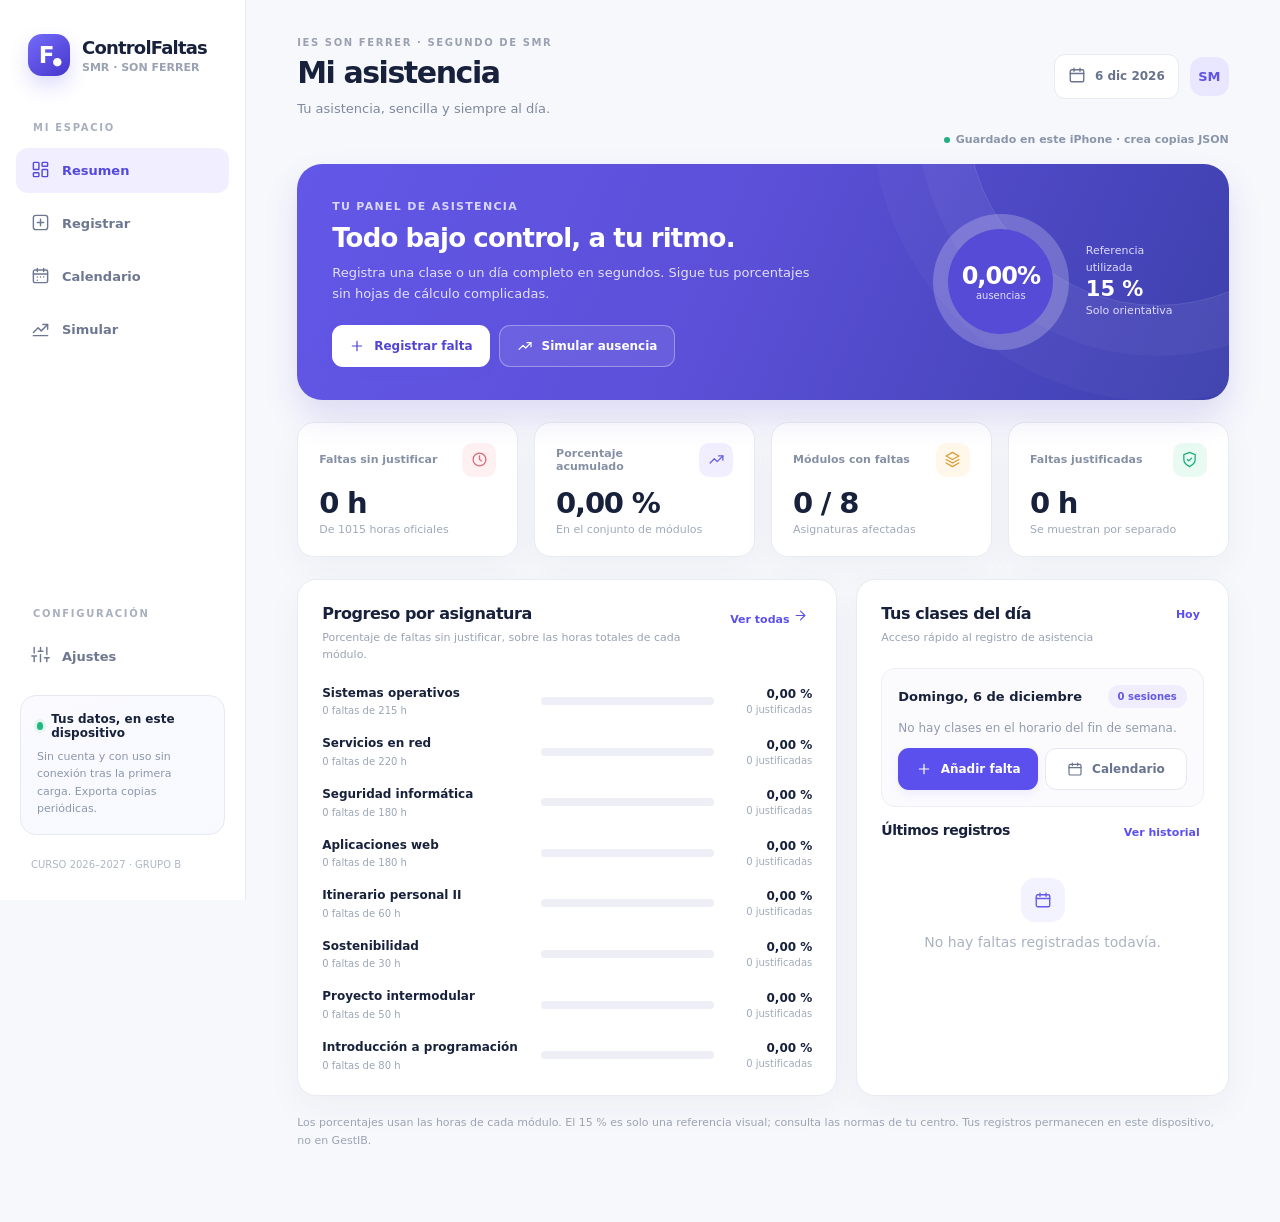
==== commit c4efcf50: "Personalizar módulos, horarios, navegación y temas" ====
--- a/index.html
+++ b/index.html
@@ -7,8 +7,8 @@
   <meta name="description" content="Registro de asistencia de 2.º de Sistemas Microinformáticos y Redes, IES Son Ferrer. Funciona sin internet.">
   <title>ControlFaltas SMR · iPhone</title>
   <link rel="manifest" href="./manifest.webmanifest">
-  <link rel="icon" type="image/svg+xml" href="./icon.svg">
-  <link rel="apple-touch-icon" href="./icon.svg">
+  <link rel="icon" sizes="192x192" type="image/png" href="./icons/icon-192.png">
+  <link rel="apple-touch-icon" sizes="180x180" href="./icons/apple-touch-icon.png">
   <meta name="apple-mobile-web-app-capable" content="yes">
   <meta name="apple-mobile-web-app-status-bar-style" content="default">
   <meta name="apple-mobile-web-app-title" content="ControlFaltas">
@@ -51,7 +51,7 @@
     .layout{display:block;min-height:100dvh}
     .sidebar{display:flex;position:fixed;top:auto;bottom:0;left:0;right:0;overflow:visible;height:calc(65px + var(--iphone-safe-bottom));width:100%;padding:5px max(8px,env(safe-area-inset-right)) calc(5px + var(--iphone-safe-bottom)) max(8px,env(safe-area-inset-left));background:#fff;border:0;border-top:1px solid var(--line);border-radius:0;box-shadow:0 -8px 30px #10173313;z-index:18;flex-flow:row nowrap;gap:2px;justify-content:space-around}
     .sidebar .brand,.sidebar .nav-caption,.sidebar .nav-spacer,.sidebar .aside-status,.sidebar .aside-footer{display:none!important}
-    .sidebar [data-nav="modulos"]{display:none!important}
+    .sidebar [data-nav="modulos"]{display:flex}
     .sidebar .nav-item{display:flex;flex:1;flex-direction:column;min-width:0;max-width:none;width:auto;height:53px;border-radius:13px;padding:5px 0;justify-content:center;align-items:center;gap:4px;font-size:10px;line-height:1.05;text-align:center}
     .sidebar .nav-item span{display:inline!important}
     .sidebar .nav-item .ic{height:21px;width:21px}
@@ -77,7 +77,18 @@
     .cal-day{min-width:0;overflow:hidden}.cal-marker{font-size:8px;white-space:nowrap;padding:3px 2px}
   }
   @media(max-width:380px){.sidebar .nav-item{font-size:9px}.main{padding-left:11px;padding-right:11px}.panel{padding:14px}.slot-time{width:73px}}
-  </style>
+  
+ html[data-theme="dark"]{color-scheme:dark;--line:#293347;--shadow:0 10px 30px #0002}
+ html[data-theme="dark"] body{background:#0d1320;color:#ecf1fb}
+ html[data-theme="dark"] .main,html[data-theme="dark"] .sidebar,html[data-theme="dark"] .panel,html[data-theme="dark"] .stat-card,html[data-theme="dark"] .iphone-install-help{background:#151e2d!important;color:#edf2ff!important;border-color:#303b50!important}
+ html[data-theme="dark"] .sidebar .nav-item,html[data-theme="dark"] .page-title,html[data-theme="dark"] h1,html[data-theme="dark"] h2,html[data-theme="dark"] h3,html[data-theme="dark"] .panel-title,html[data-theme="dark"] .mod-name,html[data-theme="dark"] .stat-number{color:#f3f5ff!important}
+ html[data-theme="dark"] .hero{background:linear-gradient(130deg,#353374,#6252c5)!important}
+ html[data-theme="dark"] .text-input,html[data-theme="dark"] .number-input,html[data-theme="dark"] .select,html[data-theme="dark"] .input-date,html[data-theme="dark"] input{background:#202c40!important;color:#f1f5ff!important;border-color:#3e4b62!important}
+ html[data-theme="dark"] .cal-day,html[data-theme="dark"] .slot,html[data-theme="dark"] .day-card,html[data-theme="dark"] .sim-kpi,html[data-theme="dark"] .reg-summary,html[data-theme="dark"] .recent-row{background:#202a3b!important;color:#edf2ff!important;border-color:#3b4860!important}
+ html[data-theme="dark"] .muted,html[data-theme="dark"] .panel-sub,html[data-theme="dark"] .small-help,html[data-theme="dark"] .stat-detail,html[data-theme="dark"] .field-label{color:#aab7cd!important}
+ html[data-theme="dark"] .sidebar .nav-item.active{background:#393461!important;color:white!important}
+ .personalization{margin-bottom:18px}.schedule-edit-row{display:flex;align-items:center;gap:12px;margin:9px 0}.schedule-edit-row>span{flex:0 0 105px;font-size:12px;color:#8c97ac}.schedule-edit-row select{flex:1;min-width:0}.shortcut-wrap{display:flex;flex-wrap:wrap;gap:10px}.shortcut-wrap label{border:1px solid var(--line);border-radius:12px;padding:10px 12px;font-size:12px}
+ </style>
 </head>
 <body>
 <div class="layout">
@@ -100,7 +111,7 @@
 <input type="file" id="import-file" accept=".json,application/json" hidden>
 <script>
 'use strict';
-const MODULES = [
+let MODULES = [
  {id:'sor',name:'Sistemas operativos en red',short:'Sistemas operativos',hours:215,code:'SOR'},
  {id:'sr',name:'Servicios en red',short:'Servicios en red',hours:220,code:'SER'},
  {id:'si',name:'Seguridad informática',short:'Seguridad informática',hours:180,code:'SEG'},
@@ -112,7 +123,7 @@
 ];
 // Orden exacto de la captura de horario. Miércoles: tutoría independiente, NO se cuenta como falta de módulo.
 const DAYS = ['Lunes','Martes','Miércoles','Jueves','Viernes','Sábado','Domingo'];
-const SCHEDULE = [
+let SCHEDULE = [
  [['15:05','16:00','si'],['16:00','16:55','ip'],['16:55','17:50','sor'],['18:15','19:10','sor'],['19:10','20:05','sr'],['20:05','21:00','sr']],
  [['15:05','16:00','sr'],['16:00','16:55','sr'],['16:55','17:50','web'],['18:15','19:10','web'],['19:10','20:05','sor'],['20:05','21:00','sor']],
  [['14:05','15:00','sor'],['15:05','16:00',null],['16:00','16:55','sr'],['16:55','17:50','sr'],['18:15','19:10','prog'],['19:10','20:05','si'],['20:05','21:00','si']],
@@ -154,13 +165,28 @@
 function fmtDate(iso,opts={weekday:'long',day:'numeric',month:'long'}){return new Intl.DateTimeFormat('es-ES',opts).format(dateObj(iso));}
 function nfmt(n,max=2){return new Intl.NumberFormat('es-ES',{minimumFractionDigits:max,maximumFractionDigits:max}).format(n);}
 function moduleOf(id){return MODULES.find(m=>m.id===id);}
+const ORIGINAL_MODULES=MODULES.map(m=>({...m}));
+const ORIGINAL_SCHEDULE=SCHEDULE.map(d=>d.map(sl=>[...sl]));
+function applyPersonalization(v){
+ MODULES=ORIGINAL_MODULES.map(m=>({...m}));SCHEDULE=ORIGINAL_SCHEDULE.map(d=>d.map(sl=>[...sl]));
+ const names=v?.customNames||{};for(const m of MODULES){if(typeof names[m.id]==='string'&&names[m.id].trim())m.short=names[m.id].trim().slice(0,65),m.name=m.short;}
+ if(Array.isArray(v?.customSchedule)&&v.customSchedule.length===5){
+  const allowed=new Set(MODULES.map(m=>m.id));
+  SCHEDULE=v.customSchedule.map((day,di)=>Array.isArray(day)&&day.length<=12?day.map((slot,si)=>Array.isArray(slot)&&slot.length>=3&&/^\d{2}:\d{2}$/.test(slot[0])&&/^\d{2}:\d{2}$/.test(slot[1])&&(slot[2]===null||allowed.has(slot[2]))?[slot[0],slot[1],slot[2]]:ORIGINAL_SCHEDULE[di][si]||['15:00','15:55',null]):ORIGINAL_SCHEDULE[di].map(sl=>[...sl]));
+ }
+ document.documentElement.dataset.theme=['dark','light'].includes(v?.theme)?v.theme:'light';
+}
+function personalFields(v){const names={};for(const m of ORIGINAL_MODULES){const value=v?.customNames?.[m.id];if(typeof value==='string'&&value.trim())names[m.id]=value.trim().slice(0,65);}return {theme:v?.theme==='dark'?'dark':'light',customNames:names,customSchedule:SCHEDULE.map(day=>day.map(slot=>[...slot])),quickAccess:Array.isArray(v?.quickAccess)?v.quickAccess.filter(x=>['resumen','registrar','calendario','simular','modulos','ajustes'].includes(x)).slice(0,6):['resumen','registrar','calendario','simular','ajustes']};}
+function personalPanel(){return `<section class="panel personalization"><h3 class="panel-title">Personalización avanzada</h3><p class="panel-sub">Cada dispositivo conserva sus propios nombres, horario y estilo.</p><div class="form-row"><label class="field-label">APARIENCIA</label><select class="select" id="custom-theme"><option value="light" ${state.theme!=='dark'?'selected':''}>Claro</option><option value="dark" ${state.theme==='dark'?'selected':''}>Oscuro</option></select></div><h3 class="panel-title">Nombres de asignaturas</h3><p class="small-help">Puedes cambiar el nombre de cada asignatura sin perder tus faltas.</p>${MODULES.map(m=>`<div class="form-row"><label class="field-label" for="custom-name-${m.id}">${safe(m.code)}</label><input class="text-input" maxlength="65" id="custom-name-${m.id}" value="${safe(m.short)}"></div>`).join('')}<h3 class="panel-title">Tu horario semanal</h3><p class="small-help">Cambia la asignatura de cada sesión. Conservamos sus horas de inicio y fin y tus registros anteriores.</p><div class="form-row"><label class="field-label">DÍA A EDITAR</label><select class="select" id="custom-day">${DAYS.slice(0,5).map((d,i)=>`<option value="${i}" ${i===editingDay?'selected':''}>${d}</option>`).join('')}</select></div><div id="custom-day-slots">${scheduleEditor()}</div><h3 class="panel-title" style="margin-top:25px">Accesos rápidos</h3><p class="small-help">Elige las cinco pestañas de la barra inferior (Resumen y Ajustes siempre visibles).</p><div class="shortcut-wrap">${['registrar','calendario','simular','modulos'].map(id=>`<label><input type="checkbox" class="quick-checkbox" value="${id}" ${state.quickAccess.includes(id)?'checked':''}> ${safe(pageData[id][0])}</label>`).join('')}</div><div class="settings-actions" style="margin-top:20px"><button class="btn" data-act="save-personal">${ico('check')} Guardar personalización</button><button class="btn secondary" data-act="restore-personal">Restaurar personalización inicial</button></div><p class="small-help">Antes de cambiar el horario con faltas registradas, descarga una copia. Las faltas existentes conservarán la asignatura que tenían al registrarse.</p></section>`;}
+let editingDay=0;let draftSchedule=null;
+function scheduleEditor(){return ((draftSchedule||SCHEDULE)[editingDay]||[]).map((slot,i)=>`<div class="schedule-edit-row"><span>${safe(slot[0])}–${safe(slot[1])}</span><select class="select" id="custom-slot-${i}"><option value="" ${!slot[2]?'selected':''}>Tutoría / sin falta</option>${MODULES.map(m=>`<option value="${m.id}" ${slot[2]===m.id?'selected':''}>${safe(m.short)}</option>`).join('')}</select></div>`).join('');}
 function defaultState(){return {
  version:1,student:'',threshold:15,updatedAt:0,
  hours:Object.fromEntries(MODULES.map(m=>[m.id,m.hours])),
  baseline:Object.fromEntries(MODULES.map(m=>[m.id,0])),
- records:[]
+ records:[],...personalFields(null)
 };}
-function normalize(v){const init=defaultState();if(!v||typeof v!=='object')return init;const h={...init.hours};const b={...init.baseline};for(const m of MODULES){if(Number.isFinite(Number(v.hours?.[m.id]))&&Number(v.hours?.[m.id])>=1&&Number(v.hours?.[m.id])<=9999)h[m.id]=Math.floor(Number(v.hours[m.id]));if(Number.isFinite(Number(v.baseline?.[m.id]))&&Number(v.baseline?.[m.id])>=0&&Number(v.baseline?.[m.id])<=10000)b[m.id]=Math.floor(Number(v.baseline[m.id]));}const recs=[];const keys=new Set();for(const r of Array.isArray(v.records)?v.records:[]){if(!r||typeof r.date!=='string'||!/^[0-9]{4}-[0-9]{2}-[0-9]{2}$/.test(r.date))continue;const d=dateObj(r.date);if(Number.isNaN(d.getTime())||localISO(d)!==r.date)continue;const day=dayIndex(r.date);const slots=SCHEDULE[day];if(!slots||!Number.isInteger(r.slot)||r.slot<0||r.slot>=slots.length)continue;const mid=slots[r.slot][2];if(!mid||r.module!==mid)continue;const key=r.date+'|'+r.slot;if(keys.has(key))continue;keys.add(key);recs.push({id:String(r.id||key).slice(0,100),date:r.date,slot:r.slot,module:mid,status:r.status==='justified'?'justified':'unjustified'});if(recs.length>10000)break;}return {version:1,gestibImportedAt:Number(v.gestibImportedAt)||0,updatedAt:Number(v.updatedAt)||0,student:String(v.student||'').slice(0,70),threshold:Math.min(100,Math.max(0.1,Number(v.threshold)||15)),hours:h,baseline:b,records:recs};}
+function normalize(v){applyPersonalization(v);const init=defaultState();if(!v||typeof v!=='object')return init;const h={...init.hours};const b={...init.baseline};for(const m of MODULES){if(Number.isFinite(Number(v.hours?.[m.id]))&&Number(v.hours?.[m.id])>=1&&Number(v.hours?.[m.id])<=9999)h[m.id]=Math.floor(Number(v.hours[m.id]));if(Number.isFinite(Number(v.baseline?.[m.id]))&&Number(v.baseline?.[m.id])>=0&&Number(v.baseline?.[m.id])<=10000)b[m.id]=Math.floor(Number(v.baseline[m.id]));}const recs=[];const keys=new Set();for(const r of Array.isArray(v.records)?v.records:[]){if(!r||typeof r.date!=='string'||!/^[0-9]{4}-[0-9]{2}-[0-9]{2}$/.test(r.date))continue;const d=dateObj(r.date);if(Number.isNaN(d.getTime())||localISO(d)!==r.date)continue;const day=dayIndex(r.date);const slots=SCHEDULE[day];if(!slots||!Number.isInteger(r.slot)||r.slot<0||r.slot>=slots.length)continue;const mid=slots[r.slot][2];if(!MODULES.some(m=>m.id===r.module))continue;const key=r.date+'|'+r.slot;if(keys.has(key))continue;keys.add(key);recs.push({id:String(r.id||key).slice(0,100),date:r.date,slot:r.slot,module:mid,status:r.status==='justified'?'justified':'unjustified'});if(recs.length>10000)break;}return {version:1,gestibImportedAt:Number(v.gestibImportedAt)||0,updatedAt:Number(v.updatedAt)||0,student:String(v.student||'').slice(0,70),threshold:Math.min(100,Math.max(0.1,Number(v.threshold)||15)),hours:h,baseline:b,records:recs,...personalFields(v)};}
 let state=defaultState(), storage='local', view='resumen', selectedDate=localISO(), monthCursor=selectedDate.slice(0,7), recordStatus='unjustified';
 let simDay=(dayIndex(selectedDate)<5?dayIndex(selectedDate):0),simType='whole',simSlot=0;
 let saveTimer=null,savePending=false,saveActive=false,toastTimer=null;
@@ -195,15 +221,16 @@
 function simulateProjection(){const s=summary(),slots=SCHEDULE[simDay].map((x,idx)=>({slot:x,idx})).filter(x=>x.slot[2]);const additions={};if(simType==='whole'){for(const x of slots)additions[x.slot[2]]=(additions[x.slot[2]]||0)+1;}else{let opt=slots.find(x=>x.idx===simSlot)||slots[0];if(opt)additions[opt.slot[2]]=1;}const affected=s.modules.filter(m=>additions[m.id]);const totalAdd=Object.values(additions).reduce((a,b)=>a+b,0);return {s,slots,additions,affected,totalAdd};}
 function simular(){const {s,slots,additions,affected,totalAdd}=simulateProjection(),before=s.bad/s.hours*100,after=(s.bad+totalAdd)/s.hours*100;return `<p class="section-lead">Haz pruebas sin modificar tus faltas registradas. Puedes simular <strong>un día entero</strong> o <strong>una sola clase</strong> del horario.</p><div class="content-grid"><section class="panel"><div class="panel-header"><div><h3 class="panel-title">¿Qué pasaría si faltaras...?</h3><p class="panel-sub">Esta simulación NO se guarda como falta real.</p></div><span class="pill">PRUEBA</span></div><div class="simulate-settings"><div class="setting-field"><label class="field-label" for="sim-day">DÍA DE LA SEMANA</label><select class="select" id="sim-day">${DAYS.slice(0,5).map((d,i)=>`<option value="${i}" ${i===simDay?'selected':''}>${d}</option>`).join('')}</select></div><div class="setting-field"><label class="field-label" for="sim-type">TIPO DE AUSENCIA</label><select class="select" id="sim-type"><option value="whole" ${simType==='whole'?'selected':''}>Día completo (6 clases)</option><option value="one" ${simType==='one'?'selected':''}>Solo 1 clase</option></select></div></div>${simType==='one'?`<div style="margin-top:15px"><label class="field-label" for="sim-slot">¿QUÉ CLASE?</label><select class="select" id="sim-slot">${slots.map(o=>`<option value="${o.idx}" ${o.idx===simSlot?'selected':''}>${o.slot[0]} — ${safe(moduleOf(o.slot[2]).short)}</option>`).join('')}</select></div>`:''}<div class="sim-kpis"><div class="sim-kpi"><small>Faltas actuales</small><strong>${s.bad}</strong></div><div class="sim-kpi"><small>Faltas después</small><strong>${s.bad+totalAdd}</strong></div><div class="sim-kpi"><small>Nuevas faltas</small><strong style="color:#6257ee">+${totalAdd}</strong></div></div><div class="day-card" style="background:#f8f7ff;border-color:#e9e7ff"><div class="panel-sub" style="color:#7571a1">Porcentaje global proyectado</div><div style="display:flex;align-items:baseline;gap:13px;margin-top:10px"><strong style="font-size:26px;color:#5850dc">${nfmt(after)} %</strong><span class="muted">antes: ${nfmt(before)} %</span></div><div style="margin-top:13px">${progressHTML(after)}</div></div><p class="micro-note">La referencia del gráfico es el ${nfmt(state.threshold,0)} % configurado por ti. No equivale necesariamente al criterio oficial de tu centro.</p></section><section class="panel"><div class="panel-header"><div><h3 class="panel-title">Asignaturas afectadas</h3><p class="panel-sub">Así subiría el porcentaje de cada módulo</p></div></div>${affected.map(m=>{const afterP=(m.bad+additions[m.id])/m.hours*100;return `<div class="sim-result-row"><div><strong>${safe(m.short)}</strong><small>${m.bad} → ${m.bad+additions[m.id]} faltas · ${m.hours} h totales</small></div><div style="text-align:right"><div class="percent-shift">${nfmt(afterP)} %</div><small class="muted">+${nfmt(afterP-m.percent)} puntos</small></div></div>`;}).join('')}<div style="border-top:1px solid #eff0f4;margin-top:20px;padding-top:18px"><h3 style="font-size:12px">¿Quieres registrar la falta de verdad?</h3><p class="panel-sub">Ve a Registrar faltas, elige la fecha y confirma las clases.</p><button class="btn secondary" style="margin-top:12px" data-act="go" data-target="registrar">${ico('plus')} Ir al registro</button></div></section></div>`;}
 function modulos(){const s=summary();return `<p class="section-lead">Cada tarjeta muestra las faltas sin justificar que llevas acumuladas. Las barras representan el avance hacia el porcentaje de referencia que configures.</p><div class="subject-grid">${s.modules.map(m=>`<article class="subject-card"><div class="subject-head"><div><div class="subject-code">${m.code}</div><div class="subject-name">${safe(m.name)}</div></div><strong class="subject-value">${nfmt(m.percent)}%</strong></div><div class="subject-progress">${progressHTML(m.percent)}</div><div class="subject-footer"><span><b>${m.bad} faltas</b> · ${m.good} justificadas</span><span><b>${m.hours} horas</b> en el curso</span></div></article>`).join('')}</div><p class="footnote">En esta versión del horario hay 30 sesiones lectivas semanales, más una tutoría el miércoles que no forma parte del cómputo de los ocho módulos.</p>`;}
-function ajustes(){return `<div class="settings-grid"><section class="panel"><div class="panel-header"><div><h3 class="panel-title">Tu perfil y tus cálculos</h3><p class="panel-sub">Configura el simulador a tu medida.</p></div></div><div class="form-row"><label for="student-name" class="field-label">NOMBRE (OPCIONAL)</label><input class="text-input" id="student-name" maxlength="70" value="${safe(state.student)}" placeholder="Ej.: Ángel"></div><div class="form-row"><label for="threshold" class="field-label">REFERENCIA PARA LAS BARRAS (%)</label><input type="number" min="0.1" max="100" step="0.1" class="number-input" id="threshold" value="${state.threshold}"><p class="small-help">El 15 % es solo una referencia visual. No es un límite escolar confirmado.</p></div><button class="btn" data-act="save-settings">${ico('check')} Guardar cambios</button><hr class="divider"><h3 class="panel-title">Pasar las faltas del PC al iPhone</h3><p class="small-help">En el ControlFaltas de tu PC pulsa <b>Descargar copia</b> y envía el archivo <b>.json</b> al iPhone (por Archivos, AirDrop o iCloud Drive). Aquí toca <b>Importar copia</b>. Importar sustituye los datos de este dispositivo; no hay sincronización automática.</p><p class="small-help">La extensión experimental de GestIB para Zen/Firefox de escritorio <b>no funciona en Safari del iPhone</b>. No almacenes aquí tu contraseña de GestIB.</p><hr class="divider"><h3 class="panel-title">Guardar y recuperar datos</h3><p class="small-help">Las faltas se guardan automáticamente en este iPhone. Guarda también copias JSON periódicas en la app Archivos o en iCloud Drive; el almacenamiento del dispositivo puede borrarse.</p><div class="settings-actions" style="margin-top:19px"><button class="btn secondary" data-act="export-json">${ico('download')} Descargar copia</button><button class="btn secondary" data-act="import-json">${ico('upload')} Importar copia</button><button class="btn secondary" data-act="export-csv">${ico('file-text')} Exportar CSV</button></div><hr class="divider"><p class="small-help">Modo de guardado: <b>${'Almacenamiento local de esta app en tu iPhone (no se sincroniza con otros dispositivos)'}</b>. No se envía información a Internet.</p><button class="btn danger" style="margin-top:12px" data-act="reset-all">${ico('trash')} Borrar todos los datos y empezar de cero</button></section>
+function ajustes(){return `${personalPanel()}<div class="settings-grid"><section class="panel"><div class="panel-header"><div><h3 class="panel-title">Tu perfil y tus cálculos</h3><p class="panel-sub">Configura el simulador a tu medida.</p></div></div><div class="form-row"><label for="student-name" class="field-label">NOMBRE (OPCIONAL)</label><input class="text-input" id="student-name" maxlength="70" value="${safe(state.student)}" placeholder="Ej.: Ángel"></div><div class="form-row"><label for="threshold" class="field-label">REFERENCIA PARA LAS BARRAS (%)</label><input type="number" min="0.1" max="100" step="0.1" class="number-input" id="threshold" value="${state.threshold}"><p class="small-help">El 15 % es solo una referencia visual. No es un límite escolar confirmado.</p></div><button class="btn" data-act="save-settings">${ico('check')} Guardar cambios</button><hr class="divider"><h3 class="panel-title">Pasar las faltas del PC al iPhone</h3><p class="small-help">En el ControlFaltas de tu PC pulsa <b>Descargar copia</b> y envía el archivo <b>.json</b> al iPhone (por Archivos, AirDrop o iCloud Drive). Aquí toca <b>Importar copia</b>. Importar sustituye los datos de este dispositivo; no hay sincronización automática.</p><p class="small-help">La extensión experimental de GestIB para Zen/Firefox de escritorio <b>no funciona en Safari del iPhone</b>. No almacenes aquí tu contraseña de GestIB.</p><hr class="divider"><h3 class="panel-title">Guardar y recuperar datos</h3><p class="small-help">Las faltas se guardan automáticamente en este iPhone. Guarda también copias JSON periódicas en la app Archivos o en iCloud Drive; el almacenamiento del dispositivo puede borrarse.</p><div class="settings-actions" style="margin-top:19px"><button class="btn secondary" data-act="export-json">${ico('download')} Descargar copia</button><button class="btn secondary" data-act="import-json">${ico('upload')} Importar copia</button><button class="btn secondary" data-act="export-csv">${ico('file-text')} Exportar CSV</button></div><hr class="divider"><p class="small-help">Modo de guardado: <b>${'Almacenamiento local de esta app en tu iPhone (no se sincroniza con otros dispositivos)'}</b>. No se envía información a Internet.</p><button class="btn danger" style="margin-top:12px" data-act="reset-all">${ico('trash')} Borrar todos los datos y empezar de cero</button></section>
  <section class="panel"><div class="panel-header"><div><h3 class="panel-title">Horas y faltas anteriores</h3><p class="panel-sub">Puedes corregir las horas oficiales o añadir faltas antiguas que no tengas registradas por fecha.</p></div></div><table class="settings-table"><thead><tr><th>ASIGNATURA</th><th>HORAS CURSO</th><th>FALTAS ANTERIORES</th></tr></thead><tbody>${MODULES.map(m=>`<tr><td>${safe(m.short)}</td><td><input type="number" min="1" max="9999" step="1" class="number-input" id="hours-${m.id}" value="${state.hours[m.id]}" aria-label="Horas de ${safe(m.short)}"></td><td><input type="number" min="0" max="10000" step="1" class="number-input" id="base-${m.id}" value="${state.baseline[m.id]}" aria-label="Faltas anteriores de ${safe(m.short)}"></td></tr>`).join('')}</tbody></table><button class="btn secondary" data-act="save-settings" style="margin-top:19px">${ico('check')} Aplicar y actualizar gráficos</button><p class="small-help">Las faltas anteriores se suman a las que registres en el calendario. No introduzcas aquí las mismas faltas que ya están marcadas en fechas concretas porque se duplicarían.</p></section></div>`;}
 const pageData={resumen:['Mi asistencia','Tu asistencia, sencilla y siempre al día.'],registrar:['Registrar faltas','Marca una hora concreta o el día entero.'],calendario:['Mi calendario','Todas tus faltas organizadas por fechas.'],simular:['Simular ausencias','Comprueba cómo cambiarían tus porcentajes sin guardar faltas.'],modulos:['Mis asignaturas','Horas oficiales y porcentaje de faltas por módulo.'],ajustes:['Ajustes y datos','Personaliza tus cálculos y conserva tus registros.']};
-function render(){const meta=pageData[view]||pageData.resumen;byId('view-title').textContent=meta[0];byId('view-sub').textContent=meta[1];byId('header-today').textContent=fmtDate(localISO(),{day:'numeric',month:'short',year:'numeric'});const initials=state.student.trim().split(/\s+/).map(s=>s[0]).slice(0,2).join('').toUpperCase();byId('avatar').textContent=initials||'SM';document.querySelectorAll('[data-nav]').forEach(b=>b.classList.toggle('active',b.dataset.nav===view));byId('view').innerHTML=({resumen:overview,registrar,calendario,simular,modulos,ajustes}[view]||overview)();}
+function render(){document.documentElement.dataset.theme=state.theme||'light';document.querySelectorAll('[data-nav]').forEach(n=>{n.style.display=state.quickAccess.includes(n.dataset.nav)?'':'none'});const meta=pageData[view]||pageData.resumen;byId('view-title').textContent=meta[0];byId('view-sub').textContent=meta[1];byId('header-today').textContent=fmtDate(localISO(),{day:'numeric',month:'short',year:'numeric'});const initials=state.student.trim().split(/\s+/).map(s=>s[0]).slice(0,2).join('').toUpperCase();byId('avatar').textContent=initials||'SM';document.querySelectorAll('[data-nav]').forEach(b=>b.classList.toggle('active',b.dataset.nav===view));byId('view').innerHTML=({resumen:overview,registrar,calendario,simular,modulos,ajustes}[view]||overview)();}
 function setView(name){if(!pageData[name])return;view=name;render();window.scrollTo({top:0,behavior:'smooth'});}
 function triggerDownload(blob,name){const a=document.createElement('a');let url=URL.createObjectURL(blob);a.href=url;a.download=name;document.body.appendChild(a);a.click();a.remove();setTimeout(()=>URL.revokeObjectURL(url),2000);}
 async function exportJSON(){const name=`controlfaltas_copia_${localISO()}.json`,payload=JSON.stringify(state,null,2),file=new File([payload],name,{type:'application/json'});if(navigator.share&&navigator.canShare&&navigator.canShare({files:[file]})){try{await navigator.share({files:[file],title:'Copia de ControlFaltas'});notify('Guarda tu copia en Archivos o iCloud Drive');return;}catch(e){if(e.name==='AbortError')return;}}triggerDownload(new Blob([payload],{type:'application/json'}),name);notify('Copia preparada: guárdala en Archivos');}
 function exportCSV(){const header=['Fecha','Día','Inicio','Fin','Asignatura','Estado'],rows=[...state.records].sort((a,b)=>a.date.localeCompare(b.date)||a.slot-b.slot).map(r=>{const slot=SCHEDULE[dayIndex(r.date)][r.slot];return [r.date,DAYS[dayIndex(r.date)],slot[0],slot[1],moduleOf(r.module).name,r.status==='justified'?'Justificada':'Sin justificar'];});const q=x=>'"'+String(x).replace(/"/g,'""')+'"';const data='\ufeff'+[header,...rows].map(r=>r.map(q).join(';')).join('\r\n');triggerDownload(new Blob([data],{type:'text/csv;charset=utf-8'}),`controlfaltas_registros_${localISO()}.csv`);notify('CSV descargado');}
 function saveSettings(){let student=byId('student-name').value,threshold=Number(byId('threshold').value);if(!Number.isFinite(threshold)||threshold<.1||threshold>100){notify('El porcentaje debe estar entre 0,1 y 100.',true);return;}const nextH={},nextB={};for(const m of MODULES){const h=Number(byId('hours-'+m.id).value),b=Number(byId('base-'+m.id).value);if(!Number.isInteger(h)||h<1||h>9999||!Number.isInteger(b)||b<0||b>10000){notify('Comprueba las horas y faltas: deben ser números enteros válidos.',true);return;}nextH[m.id]=h;nextB[m.id]=b;}state.student=student.slice(0,70);state.threshold=threshold;state.hours=nextH;state.baseline=nextB;modified();notify('Ajustes guardados correctamente');}
+function savePersonal(){const names={};for(const m of MODULES){const n=byId('custom-name-'+m.id)?.value.trim();if(n)names[m.id]=n.slice(0,65);}const theme=byId('custom-theme').value;const schedule=(draftSchedule||SCHEDULE).map(d=>d.map(sl=>[...sl]));schedule[editingDay].forEach((sl,i)=>{sl[2]=byId('custom-slot-'+i)?.value||null;});const quick=['resumen',...Array.from(document.querySelectorAll('.quick-checkbox:checked')).map(e=>e.value),'ajustes'];state={...state,customNames:names,customSchedule:schedule,theme,quickAccess:quick};applyPersonalization(state);draftSchedule=null;modified();notify('Personalización guardada');}
 function handleClick(e){const nav=e.target.closest('[data-nav]');if(nav){setView(nav.dataset.nav);return;}const el=e.target.closest('[data-act]');if(!el)return;const act=el.dataset.act;
  switch(act){
  case 'go':setView(el.dataset.target);break;
@@ -216,14 +243,16 @@
  case 'remove-day':if(confirm('¿Quieres quitar todas las faltas registradas el '+dayLabel(selectedDate)+'?')){state.records=state.records.filter(x=>x.date!==selectedDate);modified();notify('Faltas del día eliminadas');}break;
  case 'show-pair':(async()=>{if(storage!=='server'){notify('Abre primero la versión instalada de la app',true);return;}try{const resp=await fetch('/api/gestib/pairing');if(!resp.ok)throw Error('Sin conexión');const data=await resp.json();byId('pair-help').textContent='Clave: '+data.code+' · Pégala en el complemento de Firefox. No la compartas.';}catch{notify('No se pudo mostrar la clave',true);}})();break;
  case 'save-settings':saveSettings();break;
+ case 'save-personal':savePersonal();break;
+ case 'restore-personal':if(confirm('¿Restaurar nombres, horario, tema y accesos originales? No se borrarán las faltas.')){state.customNames={};state.customSchedule=ORIGINAL_SCHEDULE.map(d=>d.map(x=>[...x]));state.theme='light';state.quickAccess=['resumen','registrar','calendario','simular','ajustes'];applyPersonalization(state);draftSchedule=null;modified();notify('Personalización restaurada');}break;
  case 'export-json':exportJSON();break;
  case 'export-csv':exportCSV();break;
  case 'import-json':byId('import-file').click();break;
- case 'reset-all':if(confirm('ATENCIÓN: esto borra todas tus faltas guardadas y tus ajustes. Descarga antes una copia si quieres conservarlos. ¿Continuar?')){state=defaultState();state.records=[];modified();notify('Datos reiniciados. Ya puedes empezar de cero');}break;
+ case 'reset-all':if(confirm('ATENCIÓN: esto borra todas tus faltas guardadas y tus ajustes. Descarga antes una copia si quieres conservarlos. ¿Continuar?')){applyPersonalization(null);state=defaultState();state.records=[];modified();notify('Datos reiniciados. Ya puedes empezar de cero');}break;
  }
 }
 document.addEventListener('click',handleClick);
-document.addEventListener('change',e=>{const el=e.target;switch(el.id){case 'reg-date':if(/^\d{4}-\d{2}-\d{2}$/.test(el.value)){selectedDate=el.value;render();}break;case 'reg-status':recordStatus=el.value;break;case 'sim-day':simDay=Number(el.value);simSlot=SCHEDULE[simDay].findIndex(x=>x[2]);render();break;case 'sim-type':simType=el.value;render();break;case 'sim-slot':simSlot=Number(el.value);render();break;}});
+document.addEventListener('change',e=>{const el=e.target;switch(el.id){case 'custom-day':{if(!draftSchedule)draftSchedule=SCHEDULE.map(d=>d.map(sl=>[...sl]));draftSchedule[editingDay].forEach((sl,i)=>{sl[2]=byId('custom-slot-'+i)?.value||null;});editingDay=Number(el.value);byId('custom-day-slots').innerHTML=scheduleEditor();break;}case 'reg-date':if(/^\d{4}-\d{2}-\d{2}$/.test(el.value)){selectedDate=el.value;render();}break;case 'reg-status':recordStatus=el.value;break;case 'sim-day':simDay=Number(el.value);simSlot=SCHEDULE[simDay].findIndex(x=>x[2]);render();break;case 'sim-type':simType=el.value;render();break;case 'sim-slot':simSlot=Number(el.value);render();break;}});
 byId('import-file').addEventListener('change',async e=>{const file=e.target.files?.[0];if(!file)return;try{if(file.size>1000000)throw new Error('El archivo es demasiado grande');const txt=await file.text(),raw=JSON.parse(txt);if(!raw||raw.version!==1||!Array.isArray(raw.records)||!raw.baseline||!raw.hours)throw new Error('Archivo de copia de seguridad no reconocido');if(!confirm('Se sustituirán tus datos actuales por los de la copia. ¿Continuar?'))return;state=normalize(raw);modified();notify('Copia importada correctamente');}catch(err){notify('No se pudo importar: '+err.message,true);}finally{e.target.value='';}});
 async function refreshExternal(){if(storage!=='server'||savePending||saveActive)return;try{const res=await fetch('/api/state',{cache:'no-store'});if(!res.ok)return;const raw=(await res.json()).state;if(raw&&Number(raw.updatedAt)>Number(state.updatedAt)){state=normalize(raw);cacheLocal();render();notify('Faltas actualizadas desde GestIB');}}catch{}}
 // En iOS no se consulta el servidor local del ordenador.
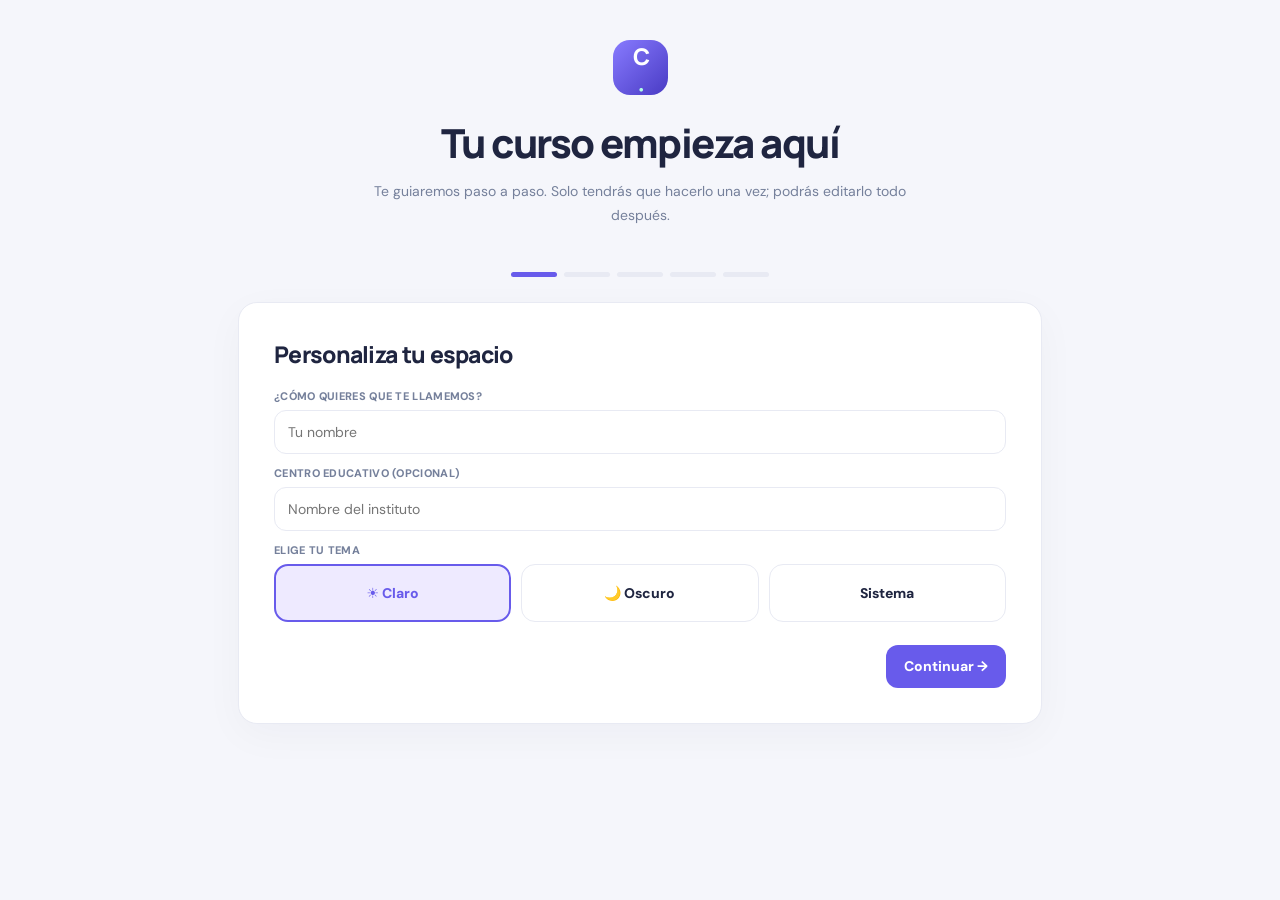
==== commit 594c0c6c: "Publicar ControlFaltas 2.0 y conservar acceso a versión clásica" ====
--- a/index.html
+++ b/index.html
@@ -1,268 +1 @@
-<!DOCTYPE html>
-<html lang="es">
-<head>
-  <meta charset="UTF-8">
-  <meta name="viewport" content="width=device-width, initial-scale=1.0, viewport-fit=cover">
-  <meta name="theme-color" content="#f7f8fc">
-  <meta name="description" content="Registro de asistencia de 2.º de Sistemas Microinformáticos y Redes, IES Son Ferrer. Funciona sin internet.">
-  <title>ControlFaltas SMR · iPhone</title>
-  <link rel="manifest" href="./manifest.webmanifest">
-  <link rel="icon" sizes="192x192" type="image/png" href="./icons/icon-192.png">
-  <link rel="apple-touch-icon" sizes="180x180" href="./icons/apple-touch-icon.png">
-  <meta name="apple-mobile-web-app-capable" content="yes">
-  <meta name="apple-mobile-web-app-status-bar-style" content="default">
-  <meta name="apple-mobile-web-app-title" content="ControlFaltas">
-  <meta name="format-detection" content="telephone=no">
-  <style>
-  :root { --bg:#f7f8fc; --surface:#ffffff; --ink:#17213b; --muted:#7f899d; --line:#e9ebf2; --accent:#5b50ed; --accent-light:#eeedff; --green:#1aa779; --red:#ee6174; --amber:#d5952a; --shadow:0 12px 35px rgba(28,36,65,.045); --radius:20px; color-scheme:light; }
-  *{box-sizing:border-box} html{scroll-behavior:smooth} body{margin:0;background:var(--bg);color:var(--ink);font-family:Inter,ui-sans-serif,system-ui,-apple-system,"Segoe UI",sans-serif;font-size:14px;-webkit-font-smoothing:antialiased}
-  button,input,select{font:inherit} button{cursor:pointer} button:disabled{opacity:.48;cursor:default} button:focus-visible,input:focus-visible,select:focus-visible{outline:3px solid #b4afff;outline-offset:3px}
-  .layout{display:grid;grid-template-columns:246px minmax(0,1fr);min-height:100vh}.sidebar{background:#fff;border-right:1px solid var(--line);padding:31px 16px 22px;display:flex;flex-direction:column;gap:8px;position:sticky;top:0;height:100vh;z-index:4}
-  .brand{display:flex;align-items:center;gap:12px;padding:3px 12px 33px}.brand-logo{width:42px;height:42px;border-radius:14px;display:flex;align-items:center;justify-content:center;background:linear-gradient(142deg,#756cfa,#4536cc);color:#fff;font-size:23px;font-weight:840;letter-spacing:-3px;box-shadow:0 10px 20px #5b50ed31}.brand-title{font-size:18px;line-height:22px;font-weight:820;letter-spacing:-.8px}.brand-sub{color:#9aa2b2;font-size:11px;margin-top:2px;font-weight:620}
-  .nav-caption{font-size:10px;color:#a8afbe;letter-spacing:1.7px;padding:0 17px;margin:5px 0 7px;text-transform:uppercase;font-weight:780}.nav-item{display:flex;align-items:center;gap:12px;height:45px;border:0;border-radius:12px;background:transparent;color:#6d7890;padding:0 15px;text-align:left;font-weight:650;font-size:13px;width:100%;transition:background .15s,color .15s}.nav-item .ic{width:19px;height:19px}.nav-item:hover{background:#f5f4ff;color:#4f46cb}.nav-item.active{background:#f0eeff;color:#5449dd}.nav-spacer{flex:1}.aside-status{border:1px solid #e6e9f3;background:linear-gradient(160deg,#fafaff,#f7f9ff);border-radius:16px;padding:16px;margin:8px 4px 8px}.aside-status-title{font-size:12px;font-weight:750;display:flex;align-items:center;gap:8px}.status-dot{display:inline-block;width:8px;height:8px;background:#21b981;border-radius:50%;box-shadow:0 0 0 3px #e4f7ee}.aside-status p{color:#8c97aa;font-size:11px;line-height:1.6;margin:8px 0 0}.aside-footer{padding:8px 15px;color:#aeb6c4;font-size:10px}
-  .main{padding:37px min(4vw,56px) 60px;min-width:0;max-width:1660px;width:100%;margin:auto}.main-header{display:flex;align-items:center;justify-content:space-between;margin-bottom:30px;gap:20px}.eyebrow{color:#9aa2b1;font-weight:750;letter-spacing:1.6px;text-transform:uppercase;font-size:10px;margin:0 0 8px}.page-title{font-size:30px;font-weight:830;letter-spacing:-1.45px;line-height:1.15;margin:0}.page-sub{color:var(--muted);font-size:13px;margin:10px 0 0}.header-right{display:flex;align-items:center;gap:11px}.today-tag{display:flex;align-items:center;gap:9px;color:#68738e;background:#fff;border:1px solid var(--line);padding:11px 13px;border-radius:11px;font-weight:620;white-space:nowrap;font-size:12px}.circle-avatar{height:39px;width:39px;display:flex;align-items:center;justify-content:center;border-radius:13px;background:#e9e7ff;color:#6055e5;font-weight:800;font-size:13px}
-  .btn{border:0;border-radius:11px;background:var(--accent);padding:12px 17px;color:white;font-weight:720;font-size:12px;display:inline-flex;gap:9px;align-items:center;justify-content:center;min-height:41px;white-space:nowrap;box-shadow:0 4px 10px #5b50ed16;transition:transform .15s,filter .15s}.btn:hover{filter:brightness(.96);transform:translateY(-1px)}.btn .ic{width:16px;height:16px}.btn.secondary{background:#fff;border:1px solid #e6e8f0;color:#68738f;box-shadow:none}.btn.outline-light{background:#ffffff22;border:1px solid #ffffff55;box-shadow:none}.btn.danger{background:#fff0f2;color:#c84a63;box-shadow:none}.btn.sm{padding:8px 11px;min-height:35px;font-size:11px}.btn:disabled{transform:none;filter:none}.muted{color:var(--muted)}.hidden{display:none!important}
-  .hero{background:linear-gradient(114deg,#6257e7 0%,#5c50d9 45%,#3d40ac 100%);border-radius:25px;color:white;padding:33px 35px;display:flex;justify-content:space-between;align-items:center;gap:24px;position:relative;overflow:hidden;min-height:210px;box-shadow:0 17px 33px #5049c929}.hero:before{content:"";position:absolute;width:380px;height:380px;right:-120px;top:-240px;border:1px solid #ffffff24;border-radius:50%;box-shadow:0 0 0 50px #ffffff09,0 0 0 95px #ffffff07}.hero-info,.hero-right{z-index:1}.hero-kicker{color:#d9d5ff;font-weight:720;font-size:11px;letter-spacing:1.3px;text-transform:uppercase}.hero h2{font-size:26px;letter-spacing:-.85px;font-weight:790;line-height:1.25;margin:9px 0}.hero p{max-width:480px;line-height:1.6;font-size:13px;color:#e3e0ff;margin:0 0 20px}.hero-btns{display:flex;gap:9px;flex-wrap:wrap}.hero-btns .btn{background:#fff;color:#5144d3}.hero-btns .btn.outline-light{color:white;background:#ffffff15}.hero-right{display:flex;gap:17px;align-items:center;min-width:240px;justify-content:center}.hero-ring{width:136px;height:136px;display:grid;place-items:center;border-radius:50%;background:conic-gradient(#a8ffd8 0 5%,#ffffff35 5% 100%);flex-shrink:0}.hero-ring-inner{width:105px;height:105px;background:#554bd6;border-radius:50%;display:flex;flex-direction:column;align-items:center;justify-content:center}.hero-ring-inner strong{font-size:24px;letter-spacing:-1px}.hero-ring-inner span{font-size:10px;color:#e2deff}.hero-ring-caption{max-width:108px;line-height:1.5;font-size:11px;color:#dedbff}.hero-ring-caption strong{display:block;font-size:21px;color:#fff;line-height:1.3}
-  .stats-grid{display:grid;grid-template-columns:repeat(4,minmax(0,1fr));gap:16px;margin:22px 0}.stat-card{background:#fff;border:1px solid var(--line);border-radius:17px;padding:20px 21px;box-shadow:var(--shadow);min-width:0}.stat-top{display:flex;justify-content:space-between;gap:12px;align-items:center}.stat-label{color:#8690a4;font-size:11px;font-weight:640}.stat-icon{display:grid;place-items:center;width:34px;height:34px;border-radius:10px;background:#f0eeff;color:#685fe0;flex-shrink:0}.stat-icon.red{background:#fff0f2;color:#e2697c}.stat-icon.green{background:#e9faf3;color:#1aae7d}.stat-icon.orange{background:#fff8ea;color:#db9a35}.stat-icon .ic{width:17px;height:17px}.stat-number{font-size:29px;font-weight:830;letter-spacing:-1.2px;margin-top:9px}.stat-detail{font-size:11px;color:#a0a9b9;margin-top:3px}
-  .content-grid{display:grid;grid-template-columns:minmax(0,1.45fr) minmax(290px,1fr);gap:19px}.panel{background:#fff;border:1px solid var(--line);border-radius:19px;padding:24px;box-shadow:var(--shadow);min-width:0}.panel-header{display:flex;justify-content:space-between;gap:10px;align-items:flex-start;margin-bottom:22px}.panel-title{font-size:16px;letter-spacing:-.45px;font-weight:810;margin:0}.panel-sub{color:#9aa3b3;font-size:11px;margin:6px 0 0;line-height:1.6}.text-button{border:0;background:transparent;color:var(--accent);font-weight:760;font-size:11px;white-space:nowrap;padding:4px}.text-button:hover{text-decoration:underline}.mod-row{display:grid;grid-template-columns: minmax(90px,1fr) minmax(120px,.85fr) 83px;gap:15px;align-items:center;margin-bottom:20px}.mod-row:last-child{margin-bottom:0}.mod-name{font-size:12px;font-weight:720;line-height:1.3}.mod-count{color:#9ca6b5;font-size:10px;margin-top:4px}.progress{width:100%;height:8px;background:#eeeff6;border-radius:9px;overflow:hidden}.progress-fill{height:100%;border-radius:8px;background:linear-gradient(90deg,#8880fa,#5d52e7);transition:width .3s}.progress-fill.warn{background:linear-gradient(90deg,#f1b25c,#e78348)}.progress-fill.danger{background:linear-gradient(90deg,#ff808a,#e35067)}.mod-percent{text-align:right;font-size:12px;font-weight:800;white-space:nowrap}.mod-percent small{display:block;font-size:10px;font-weight:500;color:#a1abba;margin-top:3px}
-  .day-card{border:1px solid #eeeff5;border-radius:14px;background:#fbfbfe;padding:16px;margin-bottom:15px}.day-head{display:flex;align-items:center;justify-content:space-between;gap:10px}.day-date{font-size:13px;font-weight:810}.pill{display:inline-flex;align-items:center;gap:5px;border-radius:20px;padding:6px 10px;background:#f0edff;color:#655ae2;font-weight:760;font-size:10px}.day-hours{margin:13px 0 0;font-size:12px;color:#929bad}.day-actions{display:flex;gap:7px;margin-top:13px;flex-wrap:wrap}.day-actions .btn{flex:1}
-  .recent-row{display:flex;align-items:center;justify-content:space-between;gap:8px;padding:11px 0;border-bottom:1px solid #f0f1f5}.recent-row:last-child{border-bottom:0}.recent-dot{height:32px;width:32px;display:grid;place-items:center;border-radius:10px;background:#fff1f3;color:#dc6776;flex-shrink:0}.recent-text{min-width:0;flex:1}.recent-text b{display:block;font-size:11px;white-space:nowrap;overflow:hidden;text-overflow:ellipsis}.recent-text small{display:block;color:#a0a8ba;font-size:10px;margin-top:4px}.recent-badge{font-size:10px;color:#cb596b;background:#fff1f3;border-radius:7px;padding:5px 6px;white-space:nowrap}.recent-badge.just{background:#eafaf4;color:#1a9c73}
-  .section-lead{color:#7e899e;line-height:1.65;margin:0 0 24px;font-size:13px}.register-grid{display:grid;grid-template-columns:minmax(0,1.35fr) minmax(300px,.75fr);gap:20px;align-items:start}.reg-top{display:flex;justify-content:space-between;align-items:center;gap:12px;flex-wrap:wrap}.date-controls{display:flex;align-items:center;gap:8px}.input-date{border:1px solid var(--line);border-radius:10px;padding:9px 10px;color:#55617b;background:#fff;min-height:42px;font-weight:650}.icon-btn{width:38px;height:38px;border:1px solid var(--line);border-radius:10px;background:#fff;color:#7f88a0;display:grid;place-items:center}.icon-btn .ic{width:18px;height:18px}.selected-date{font-size:18px;font-weight:820;margin:24px 0 5px;letter-spacing:-.5px}.reg-hint{color:#9ea6b6;font-size:12px;margin:0 0 21px}.slot-list{display:flex;flex-direction:column;gap:9px}.slot{width:100%;border:1px solid #eef0f5;border-radius:12px;background:white;padding:14px;display:flex;align-items:center;gap:14px;text-align:left;transition:background .16s,border .16s}.slot:hover{border-color:#c8c5ff;background:#fdfcff}.slot.checked{border-color:#cdc9ff;background:#f7f6ff}.slot.justified{border-color:#c0eee0;background:#f4fdf9}.slot.disabled{opacity:.6;cursor:default;background:#fafbfe}.slot-time{width:93px;flex-shrink:0;color:#778398;font-weight:730;font-size:12px}.slot-indicator{width:20px;height:20px;border:1.5px solid #d6dbe7;border-radius:7px;display:grid;place-items:center;color:#fff;flex-shrink:0}.checked .slot-indicator{background:#655aef;border-color:#655aef}.justified .slot-indicator{background:#21a979;border-color:#21a979}.slot-name{font-size:12px;font-weight:750;flex:1}.slot-tag{font-size:10px;font-weight:750;color:#a7aebc}.slot-tag.warn{color:#6758df}.slot-tag.just{color:#20aa7b}.reg-side .btn{width:100%;margin-top:9px}.field-label{display:block;font-size:11px;font-weight:780;color:#61708b;margin-bottom:10px}.select,.text-input,.number-input{width:100%;border:1px solid #e7eaf1;background:#fff;border-radius:11px;padding:12px;color:#2c3750;min-height:43px;outline:none}.select:focus,.text-input:focus,.number-input:focus{border-color:#a69eff}.micro-note{font-size:11px;color:#98a2b5;line-height:1.65;margin-top:14px}.divider{border:0;border-top:1px solid #eff0f5;margin:21px 0}.reg-summary{display:flex;justify-content:space-between;align-items:center;background:#f7f6ff;border-radius:12px;padding:14px 16px;margin:16px 0}.reg-summary strong{font-size:20px;color:#5c52db}.empty{padding:28px 12px;text-align:center;color:#abb3c0;line-height:1.6}.empty-icon{width:44px;height:44px;border-radius:14px;display:grid;place-items:center;margin:0 auto 9px;background:#f3f2ff;color:#655bea}
-  .calendar-head{display:flex;align-items:center;justify-content:space-between;gap:14px;margin:4px 0 20px}.calendar-month{font-size:20px;font-weight:820;text-transform:capitalize;letter-spacing:-.5px}.calendar-arrows{display:flex;gap:8px}.calendar-grid{display:grid;grid-template-columns:repeat(7,minmax(0,1fr));gap:7px}.cal-weekday{text-align:center;color:#a0a8b9;font-size:11px;font-weight:800;padding:8px}.cal-day{min-height:92px;border:1px solid #eceef4;border-radius:12px;padding:10px;background:#fff;text-align:left;display:flex;flex-direction:column;justify-content:space-between;align-items:flex-start;color:#56627d}.cal-day:hover:not(:disabled){border-color:#a9a2fc;background:#faf9ff}.cal-day:disabled{opacity:.5}.cal-day.other{opacity:.35}.cal-day.today .cal-number{background:#6258e8;color:white;border-radius:9px;padding:5px 8px;margin:-5px -8px}.cal-day.selected{border:2px solid #7369f5;background:#f7f5ff}.cal-day.have{background:#fffbfc}.cal-day.have.selected{background:#faf7ff}.cal-day .cal-number{font-weight:760;font-size:13px;padding:5px 8px;margin:-5px -8px}.cal-marker{background:#fff0f1;color:#d45d6e;border-radius:7px;font-size:10px;font-weight:800;padding:6px 7px}.cal-marker.alljust{background:#e6f9f1;color:#17966c}.calendar-legend{display:flex;align-items:center;flex-wrap:wrap;gap:19px;margin-top:20px;color:#8d98ab;font-size:11px}.legend-dot{display:inline-block;width:9px;height:9px;border-radius:50%;margin-right:6px;background:#ef7784}.legend-dot.green{background:#49ba95}.cal-details{margin-top:21px;background:#f7f8fc;border-radius:13px;padding:19px}.cal-details-head{display:flex;justify-content:space-between;gap:12px;align-items:center}.cal-details-title{font-weight:770}.tiny-list{display:flex;flex-wrap:wrap;gap:8px;margin-top:12px}.tiny-chip{font-size:11px;background:#fff;border:1px solid #edf0f6;padding:8px 10px;border-radius:9px;color:#68748f}
-  .simulate-settings{display:flex;flex-wrap:wrap;gap:14px;align-items:end}.setting-field{flex:1;min-width:155px}.sim-kpis{display:grid;grid-template-columns:repeat(3,1fr);gap:12px;margin:20px 0}.sim-kpi{padding:17px;background:#f7f7ff;border:1px solid #efedff;border-radius:13px}.sim-kpi small{font-size:10px;color:#8891ab}.sim-kpi strong{display:block;margin-top:6px;font-size:23px;letter-spacing:-.7px}.sim-result-row{display:flex;align-items:center;gap:12px;justify-content:space-between;padding:14px 0;border-bottom:1px solid #eef0f5}.sim-result-row:last-child{border:0}.sim-result-row strong{font-size:12px}.sim-result-row small{display:block;color:#abb3bf;margin-top:5px}.percent-shift{font-weight:820;font-size:14px;color:#665aeb;white-space:nowrap}
-  .subject-grid{display:grid;grid-template-columns:repeat(2,minmax(0,1fr));gap:15px}.subject-card{padding:20px;border:1px solid #eaedf4;border-radius:15px;background:#fff}.subject-head{display:flex;justify-content:space-between;gap:10px;align-items:start}.subject-name{font-size:13px;font-weight:780;line-height:1.4}.subject-code{font-size:10px;color:#adacc6;font-weight:760;margin-bottom:7px}.subject-value{font-size:22px;font-weight:850;letter-spacing:-.7px;color:#5f56db}.subject-progress{margin:20px 0 13px}.subject-footer{display:flex;justify-content:space-between;color:#9aa5b6;font-size:10px;gap:5px}.subject-footer b{color:#728099}.footnote{color:#9ba4b3;font-size:11px;line-height:1.7;margin-top:18px}
-  .settings-grid{display:grid;grid-template-columns:1fr 1fr;gap:18px}.form-row{margin-bottom:19px}.settings-table{width:100%;border-collapse:collapse}.settings-table th{text-align:left;font-size:10px;color:#9ba6b6;padding:10px 4px;border-bottom:1px solid #eef0f5}.settings-table td{padding:9px 4px;border-bottom:1px solid #f0f1f5;font-size:11px;font-weight:650}.settings-table .number-input{padding:8px 7px;border-radius:8px;min-height:35px;max-width:91px;font-size:12px}.settings-table td:last-child{text-align:right}.settings-table th:last-child{text-align:right}.settings-actions{display:flex;flex-wrap:wrap;gap:8px}.small-help{font-size:11px;color:#8996ad;line-height:1.7;margin:11px 0 0}.save-tag{font-size:10px;color:#23a47b;background:#eafaf4;border-radius:15px;padding:7px 11px;white-space:nowrap}
-  .toast{position:fixed;right:24px;bottom:23px;background:#222942;color:#fff;padding:13px 17px;border-radius:12px;font-weight:650;font-size:12px;box-shadow:0 12px 28px #1c234337;z-index:40;opacity:0;transform:translateY(12px);pointer-events:none;transition:.25s}.toast.visible{opacity:1;transform:translateY(0)}.toast.error{background:#bd3854}.save-indicator{font-size:11px;color:#8a95aa;font-weight:600;display:flex;align-items:center;gap:6px;min-height:18px}.save-indicator .status-dot{width:6px;height:6px;box-shadow:none}.mobile-menu{display:none}.switcher-line{display:flex;align-items:center;gap:9px;flex-wrap:wrap}.short-hint{display:inline-block;font-size:11px;color:#9aa3b6;margin-top:9px}
-  @media(max-width:1100px){.layout{grid-template-columns:210px minmax(0,1fr)}.sidebar{padding:25px 10px}.main{padding:29px 25px 50px}.content-grid{grid-template-columns:1fr}.hero-right{min-width:180px}.stats-grid{grid-template-columns:repeat(2,1fr)}.mod-row{grid-template-columns:minmax(100px,1fr) minmax(110px,1fr) 79px}.register-grid{grid-template-columns:1fr}}
-  @media(max-width:720px){.layout{display:block}.sidebar{height:auto;padding:11px 13px;position:sticky;top:0;display:flex;flex-direction:row;align-items:center;overflow-x:auto;box-shadow:0 5px 20px #17213b0d;gap:3px}.brand{padding:0 11px 0 2px;flex-shrink:0}.brand-logo{width:33px;height:33px;font-size:18px;border-radius:10px}.brand-title{font-size:13px;line-height:15px}.brand-sub{font-size:9px}.nav-caption,.nav-spacer,.aside-status,.aside-footer{display:none}.nav-item{height:38px;min-width:39px;padding:0 11px;white-space:nowrap;width:auto;font-size:11px;gap:6px}.nav-item .ic{width:16px;height:16px}.main{padding:23px 14px 55px}.main-header{margin-bottom:21px;align-items:start}.page-title{font-size:24px}.header-right{display:none}.hero{padding:24px;min-height:0;border-radius:18px}.hero h2{font-size:22px}.hero-right{display:none}.stats-grid{gap:9px;margin:13px 0}.stat-card{padding:14px}.stat-number{font-size:24px}.stat-label{font-size:10px}.stat-detail{font-size:10px}.stat-icon{width:28px;height:28px}.panel{padding:17px;border-radius:15px}.content-grid{gap:13px}.mod-row{grid-template-columns:minmax(90px,1fr) minmax(60px,.65fr) 67px;gap:8px}.mod-name{font-size:11px}.calendar-grid{gap:4px}.cal-day{min-height:61px;border-radius:8px;padding:6px}.cal-number{font-size:11px!important}.cal-marker{font-size:9px;padding:4px}.calendar-month{font-size:17px}.subject-grid,.settings-grid{grid-template-columns:1fr}.slot{padding:12px 10px;gap:9px}.slot-time{width:79px;font-size:10px}.slot-name{font-size:11px}.slot-tag{font-size:9px}.sim-kpis{grid-template-columns:1fr 1fr}.sim-kpi:last-child{grid-column:span 2}.date-controls{flex-wrap:wrap}}
-  @media(max-width:440px){.sidebar{padding:9px 5px}.brand-title,.brand-sub,.nav-item span{display:none}.brand{padding-right:10px}.nav-item{min-width:40px;padding:0 10px}.page-title{font-size:23px}.hero-btns .btn{padding:10px}.stats-grid{grid-template-columns:repeat(2,1fr)}.reg-top{align-items:stretch}}
-  @media(prefers-reduced-motion:reduce){*,*:before,*:after{scroll-behavior:auto!important;animation:none!important;transition:none!important}}
-
-  /* iPhone: controles táctiles, navegación inferior y zonas seguras */
-  :root{--iphone-safe-bottom:env(safe-area-inset-bottom,0px)}
-  button,select,input{-webkit-tap-highlight-color:transparent}
-  input,select{font-size:16px}
-  body{overscroll-behavior-y:none}
-  .iphone-install-help{background:#fff;border:1px solid #dcdfff;border-radius:16px;padding:15px 16px;margin:0 0 18px;line-height:1.55;display:none;box-shadow:var(--shadow)}
-  .iphone-install-help strong{display:block;font-size:13px;margin-bottom:5px;color:#4f45bf}
-  .iphone-install-help p{font-size:12px;color:#68738e;margin:0}
-  @media (max-width:720px){
-    body{font-size:14px}
-    .layout{display:block;min-height:100dvh}
-    .sidebar{display:flex;position:fixed;top:auto;bottom:0;left:0;right:0;overflow:visible;height:calc(65px + var(--iphone-safe-bottom));width:100%;padding:5px max(8px,env(safe-area-inset-right)) calc(5px + var(--iphone-safe-bottom)) max(8px,env(safe-area-inset-left));background:#fff;border:0;border-top:1px solid var(--line);border-radius:0;box-shadow:0 -8px 30px #10173313;z-index:18;flex-flow:row nowrap;gap:2px;justify-content:space-around}
-    .sidebar .brand,.sidebar .nav-caption,.sidebar .nav-spacer,.sidebar .aside-status,.sidebar .aside-footer{display:none!important}
-    .sidebar [data-nav="modulos"]{display:flex}
-    .sidebar .nav-item{display:flex;flex:1;flex-direction:column;min-width:0;max-width:none;width:auto;height:53px;border-radius:13px;padding:5px 0;justify-content:center;align-items:center;gap:4px;font-size:10px;line-height:1.05;text-align:center}
-    .sidebar .nav-item span{display:inline!important}
-    .sidebar .nav-item .ic{height:21px;width:21px}
-    .sidebar .nav-item.active{color:#574bda;background:#f1efff}
-    .main{padding:calc(22px + env(safe-area-inset-top,0px)) 15px calc(97px + var(--iphone-safe-bottom));}
-    .main-header{margin-bottom:18px}
-    .page-title{font-size:27px}
-    .hero{padding:25px 21px}
-    .hero h2{font-size:23px}
-    .btn{min-height:44px}
-    .icon-btn{min-width:43px;min-height:43px}
-    .slot{min-height:67px}
-    .slot-time{width:81px;flex-shrink:0}
-    .slot-name{min-width:0;overflow-wrap:break-word}
-    .stat-card{padding:15px}
-    .toast{bottom:calc(75px + var(--iphone-safe-bottom));left:14px;right:14px;transform:translateY(10px)}
-    .settings-table{table-layout:auto;min-width:0}.settings-table td{overflow-wrap:anywhere}
-    .settings-table td:first-child{max-width:130px}
-    .settings-table .number-input{max-width:72px;width:100%}
-    .iphone-install-help{display:block}
-    .is-installed .iphone-install-help{display:none}
-    .hero-btns{gap:8px}.hero-btns .btn{flex:1}
-    .cal-day{min-width:0;overflow:hidden}.cal-marker{font-size:8px;white-space:nowrap;padding:3px 2px}
-  }
-  @media(max-width:380px){.sidebar .nav-item{font-size:9px}.main{padding-left:11px;padding-right:11px}.panel{padding:14px}.slot-time{width:73px}}
-  
- html[data-theme="dark"]{color-scheme:dark;--line:#293347;--shadow:0 10px 30px #0002}
- html[data-theme="dark"] body{background:#0d1320;color:#ecf1fb}
- html[data-theme="dark"] .main,html[data-theme="dark"] .sidebar,html[data-theme="dark"] .panel,html[data-theme="dark"] .stat-card,html[data-theme="dark"] .iphone-install-help{background:#151e2d!important;color:#edf2ff!important;border-color:#303b50!important}
- html[data-theme="dark"] .sidebar .nav-item,html[data-theme="dark"] .page-title,html[data-theme="dark"] h1,html[data-theme="dark"] h2,html[data-theme="dark"] h3,html[data-theme="dark"] .panel-title,html[data-theme="dark"] .mod-name,html[data-theme="dark"] .stat-number{color:#f3f5ff!important}
- html[data-theme="dark"] .hero{background:linear-gradient(130deg,#353374,#6252c5)!important}
- html[data-theme="dark"] .text-input,html[data-theme="dark"] .number-input,html[data-theme="dark"] .select,html[data-theme="dark"] .input-date,html[data-theme="dark"] input{background:#202c40!important;color:#f1f5ff!important;border-color:#3e4b62!important}
- html[data-theme="dark"] .cal-day,html[data-theme="dark"] .slot,html[data-theme="dark"] .day-card,html[data-theme="dark"] .sim-kpi,html[data-theme="dark"] .reg-summary,html[data-theme="dark"] .recent-row{background:#202a3b!important;color:#edf2ff!important;border-color:#3b4860!important}
- html[data-theme="dark"] .muted,html[data-theme="dark"] .panel-sub,html[data-theme="dark"] .small-help,html[data-theme="dark"] .stat-detail,html[data-theme="dark"] .field-label{color:#aab7cd!important}
- html[data-theme="dark"] .sidebar .nav-item.active{background:#393461!important;color:white!important}
- .personalization{margin-bottom:18px}.schedule-edit-row{display:flex;align-items:center;gap:12px;margin:9px 0}.schedule-edit-row>span{flex:0 0 105px;font-size:12px;color:#8c97ac}.schedule-edit-row select{flex:1;min-width:0}.shortcut-wrap{display:flex;flex-wrap:wrap;gap:10px}.shortcut-wrap label{border:1px solid var(--line);border-radius:12px;padding:10px 12px;font-size:12px}
- </style>
-</head>
-<body>
-<div class="layout">
- <aside class="sidebar" id="sidebar">
-   <div class="brand"><div class="brand-logo">F<span style="font-size:11px;align-self:flex-end;margin:0 0 8px 1px">●</span></div><div><div class="brand-title">ControlFaltas</div><div class="brand-sub">SMR · SON FERRER</div></div></div>
-   <div class="nav-caption">Mi espacio</div>
-   <button class="nav-item active" data-nav="resumen"><span data-icon="layout-dashboard"></span><span>Resumen</span></button>
-   <button class="nav-item" data-nav="registrar"><span data-icon="plus-square"></span><span>Registrar</span></button>
-   <button class="nav-item" data-nav="calendario"><span data-icon="calendar-days"></span><span>Calendario</span></button>
-   <button class="nav-item" data-nav="simular"><span data-icon="chart-no-axes-combined"></span><span>Simular</span></button>
-   <button class="nav-item" data-nav="modulos"><span data-icon="book-open"></span><span>Asignaturas</span></button>
-   <div class="nav-spacer"></div><div class="nav-caption">Configuración</div>
-   <button class="nav-item" data-nav="ajustes"><span data-icon="settings-2"></span><span>Ajustes</span></button>
-   <div class="aside-status"><div class="aside-status-title"><span class="status-dot"></span> Tus datos, en este dispositivo</div><p>Sin cuenta y con uso sin conexión tras la primera carga. Exporta copias periódicas.</p></div>
-   <div class="aside-footer">CURSO 2026–2027 · GRUPO B</div>
- </aside>
- <main class="main"><header class="main-header"><div><p class="eyebrow">IES SON FERRER · SEGUNDO DE SMR</p><h1 id="view-title" class="page-title">Mi asistencia</h1><p id="view-sub" class="page-sub">Un resumen claro de tus clases y tus faltas.</p></div><div class="header-right"><div class="today-tag"><span data-icon="calendar"></span><span id="header-today"></span></div><div class="circle-avatar" id="avatar">SM</div></div></header><div class="save-indicator" id="save-state" style="justify-content:flex-end;margin:-15px 0 15px"><span class="status-dot"></span>Iniciando...</div><div id="iphone-install-help" class="iphone-install-help"><strong>Instálala en tu iPhone</strong><p>Abre esta web en Safari, pulsa <b>Compartir</b> → <b>Añadir a pantalla de inicio</b> y activa <b>Abrir como app web</b>. Al instalar, podrás usarla también sin conexión después de cargarla una vez.</p></div><div id="view"></div></main>
-</div>
-<div id="toast" class="toast" role="status" aria-live="polite"></div>
-<input type="file" id="import-file" accept=".json,application/json" hidden>
-<script>
-'use strict';
-let MODULES = [
- {id:'sor',name:'Sistemas operativos en red',short:'Sistemas operativos',hours:215,code:'SOR'},
- {id:'sr',name:'Servicios en red',short:'Servicios en red',hours:220,code:'SER'},
- {id:'si',name:'Seguridad informática',short:'Seguridad informática',hours:180,code:'SEG'},
- {id:'web',name:'Aplicaciones web',short:'Aplicaciones web',hours:180,code:'WEB'},
- {id:'ip',name:'Itinerario personal para la empleabilidad II',short:'Itinerario personal II',hours:60,code:'IPE II'},
- {id:'sost',name:'Sostenibilidad aplicada al sistema productivo',short:'Sostenibilidad',hours:30,code:'SOST'},
- {id:'proj',name:'Proyecto intermodular',short:'Proyecto intermodular',hours:50,code:'PROY'},
- {id:'prog',name:'Introducción a la programación (optativa)',short:'Introducción a programación',hours:80,code:'PROG'}
-];
-// Orden exacto de la captura de horario. Miércoles: tutoría independiente, NO se cuenta como falta de módulo.
-const DAYS = ['Lunes','Martes','Miércoles','Jueves','Viernes','Sábado','Domingo'];
-let SCHEDULE = [
- [['15:05','16:00','si'],['16:00','16:55','ip'],['16:55','17:50','sor'],['18:15','19:10','sor'],['19:10','20:05','sr'],['20:05','21:00','sr']],
- [['15:05','16:00','sr'],['16:00','16:55','sr'],['16:55','17:50','web'],['18:15','19:10','web'],['19:10','20:05','sor'],['20:05','21:00','sor']],
- [['14:05','15:00','sor'],['15:05','16:00',null],['16:00','16:55','sr'],['16:55','17:50','sr'],['18:15','19:10','prog'],['19:10','20:05','si'],['20:05','21:00','si']],
- [['15:05','16:00','ip'],['16:00','16:55','sor'],['17:00','17:55','sor'],['18:15','19:10','prog'],['19:10','20:05','web'],['20:05','21:00','web']],
- [['15:05','16:00','web'],['16:00','16:55','sost'],['16:55','17:50','si'],['17:50','18:45','si'],['19:10','20:05','proj'],['20:05','21:00','sr']]
-];
-const ICON_PATHS = {
- 'layout-dashboard':'<rect x="3" y="3" width="7" height="9" rx="1"/><rect x="14" y="3" width="7" height="5" rx="1"/><rect x="14" y="12" width="7" height="9" rx="1"/><rect x="3" y="16" width="7" height="5" rx="1"/>',
- 'plus-square':'<rect x="3" y="3" width="18" height="18" rx="3"/><path d="M12 8v8M8 12h8"/>',
- 'calendar-days':'<rect x="3" y="5" width="18" height="16" rx="2"/><path d="M16 3v4M8 3v4M3 10h18M8 14h.01M12 14h.01M16 14h.01M8 18h.01"/>',
- 'chart-no-axes-combined':'<path d="m3 17 6-6 4 4 8-8"/><path d="M15 7h6v6"/><path d="M3 21h18"/>',
- 'book-open':'<path d="M12 7v14M3 18V4.5a1.5 1.5 0 0 1 1.5-1.5H8a4 4 0 0 1 4 4 4 4 0 0 1 4-4h3.5A1.5 1.5 0 0 1 21 4.5V18a2 2 0 0 0-2-2h-3a4 4 0 0 0-4 4 4 4 0 0 0-4-4H5a2 2 0 0 0-2 2z"/>',
- 'settings-2':'<path d="M4 21v-7m0-4V3m8 18v-9m0-4V3m8 18v-5m0-4V3M1 14h6m2-6h6m2 8h6"/>',
- 'calendar':'<rect x="3" y="5" width="18" height="16" rx="2"/><path d="M16 3v4M8 3v4M3 10h18"/>',
- 'arrow-right':'<path d="M5 12h14m-7-7 7 7-7 7"/>',
- 'chevron-right':'<path d="m9 18 6-6-6-6"/>',
- 'chevron-left':'<path d="m15 18-6-6 6-6"/>',
- 'check':'<path d="m20 6-11 11-5-5"/>',
- 'clock':'<circle cx="12" cy="12" r="9"/><path d="M12 7v5l3 2"/>',
- 'alert-circle':'<circle cx="12" cy="12" r="10"/><path d="M12 8v4M12 16h.01"/>',
- 'trending-up':'<path d="m3 17 6-6 4 4 8-8"/><path d="M15 7h6v6"/>',
- 'layers':'<path d="m12 2 9 5-9 5-9-5 9-5zM3 12l9 5 9-5M3 17l9 5 9-5"/>',
- 'plus':'<path d="M12 5v14M5 12h14"/>',
- 'download':'<path d="M12 3v12m-5-5 5 5 5-5M4 17v4h16v-4"/>',
- 'upload':'<path d="M12 16V4m-5 5 5-5 5 5M4 17v4h16v-4"/>',
- 'trash':'<path d="M3 6h18M8 6V4h8v2m3 0-1 15H6L5 6M10 10v7M14 10v7"/>',
- 'shield-check':'<path d="M12 22s8-4 8-10V5l-8-3-8 3v7c0 6 8 10 8 10z"/><path d="m9 12 2 2 4-4"/>',
- 'file-text':'<path d="M14 2H6a2 2 0 0 0-2 2v16a2 2 0 0 0 2 2h12a2 2 0 0 0 2-2V8z"/><path d="M14 2v6h6M8 13h8M8 17h8"/>',
- 'user':'<circle cx="12" cy="8" r="4"/><path d="M4 21c0-5 16-5 16 0"/>'
-};
-function ico(id,size=18){return `<svg class="ic" width="${size}" height="${size}" viewBox="0 0 24 24" fill="none" stroke="currentColor" stroke-width="1.8" stroke-linecap="round" stroke-linejoin="round" aria-hidden="true">${ICON_PATHS[id]||ICON_PATHS.check}</svg>`;}
-function replaceIcons(root=document){root.querySelectorAll('[data-icon]').forEach(el=>{el.innerHTML=ico(el.dataset.icon);});}
-const byId=id=>document.getElementById(id);
-function safe(v){return String(v??'').replace(/[&<>"']/g,ch=>({'&':'&amp;','<':'&lt;','>':'&gt;','"':'&quot;',"'":'&#39;'}[ch]));}
-function localISO(d=new Date()){const y=d.getFullYear();return `${y}-${String(d.getMonth()+1).padStart(2,'0')}-${String(d.getDate()).padStart(2,'0')}`;}
-function dateObj(iso){const p=String(iso).split('-').map(Number);return new Date(p[0],p[1]-1,p[2],12,0,0);}
-function dayIndex(iso){return (dateObj(iso).getDay()+6)%7;}
-function plusDays(iso,n){let d=dateObj(iso);d.setDate(d.getDate()+n);return localISO(d);}
-function fmtDate(iso,opts={weekday:'long',day:'numeric',month:'long'}){return new Intl.DateTimeFormat('es-ES',opts).format(dateObj(iso));}
-function nfmt(n,max=2){return new Intl.NumberFormat('es-ES',{minimumFractionDigits:max,maximumFractionDigits:max}).format(n);}
-function moduleOf(id){return MODULES.find(m=>m.id===id);}
-const ORIGINAL_MODULES=MODULES.map(m=>({...m}));
-const ORIGINAL_SCHEDULE=SCHEDULE.map(d=>d.map(sl=>[...sl]));
-function applyPersonalization(v){
- MODULES=ORIGINAL_MODULES.map(m=>({...m}));SCHEDULE=ORIGINAL_SCHEDULE.map(d=>d.map(sl=>[...sl]));
- const names=v?.customNames||{};for(const m of MODULES){if(typeof names[m.id]==='string'&&names[m.id].trim())m.short=names[m.id].trim().slice(0,65),m.name=m.short;}
- if(Array.isArray(v?.customSchedule)&&v.customSchedule.length===5){
-  const allowed=new Set(MODULES.map(m=>m.id));
-  SCHEDULE=v.customSchedule.map((day,di)=>Array.isArray(day)&&day.length<=12?day.map((slot,si)=>Array.isArray(slot)&&slot.length>=3&&/^\d{2}:\d{2}$/.test(slot[0])&&/^\d{2}:\d{2}$/.test(slot[1])&&(slot[2]===null||allowed.has(slot[2]))?[slot[0],slot[1],slot[2]]:ORIGINAL_SCHEDULE[di][si]||['15:00','15:55',null]):ORIGINAL_SCHEDULE[di].map(sl=>[...sl]));
- }
- document.documentElement.dataset.theme=['dark','light'].includes(v?.theme)?v.theme:'light';
-}
-function personalFields(v){const names={};for(const m of ORIGINAL_MODULES){const value=v?.customNames?.[m.id];if(typeof value==='string'&&value.trim())names[m.id]=value.trim().slice(0,65);}return {theme:v?.theme==='dark'?'dark':'light',customNames:names,customSchedule:SCHEDULE.map(day=>day.map(slot=>[...slot])),quickAccess:Array.isArray(v?.quickAccess)?v.quickAccess.filter(x=>['resumen','registrar','calendario','simular','modulos','ajustes'].includes(x)).slice(0,6):['resumen','registrar','calendario','simular','ajustes']};}
-function personalPanel(){return `<section class="panel personalization"><h3 class="panel-title">Personalización avanzada</h3><p class="panel-sub">Cada dispositivo conserva sus propios nombres, horario y estilo.</p><div class="form-row"><label class="field-label">APARIENCIA</label><select class="select" id="custom-theme"><option value="light" ${state.theme!=='dark'?'selected':''}>Claro</option><option value="dark" ${state.theme==='dark'?'selected':''}>Oscuro</option></select></div><h3 class="panel-title">Nombres de asignaturas</h3><p class="small-help">Puedes cambiar el nombre de cada asignatura sin perder tus faltas.</p>${MODULES.map(m=>`<div class="form-row"><label class="field-label" for="custom-name-${m.id}">${safe(m.code)}</label><input class="text-input" maxlength="65" id="custom-name-${m.id}" value="${safe(m.short)}"></div>`).join('')}<h3 class="panel-title">Tu horario semanal</h3><p class="small-help">Cambia la asignatura de cada sesión. Conservamos sus horas de inicio y fin y tus registros anteriores.</p><div class="form-row"><label class="field-label">DÍA A EDITAR</label><select class="select" id="custom-day">${DAYS.slice(0,5).map((d,i)=>`<option value="${i}" ${i===editingDay?'selected':''}>${d}</option>`).join('')}</select></div><div id="custom-day-slots">${scheduleEditor()}</div><h3 class="panel-title" style="margin-top:25px">Accesos rápidos</h3><p class="small-help">Elige las cinco pestañas de la barra inferior (Resumen y Ajustes siempre visibles).</p><div class="shortcut-wrap">${['registrar','calendario','simular','modulos'].map(id=>`<label><input type="checkbox" class="quick-checkbox" value="${id}" ${state.quickAccess.includes(id)?'checked':''}> ${safe(pageData[id][0])}</label>`).join('')}</div><div class="settings-actions" style="margin-top:20px"><button class="btn" data-act="save-personal">${ico('check')} Guardar personalización</button><button class="btn secondary" data-act="restore-personal">Restaurar personalización inicial</button></div><p class="small-help">Antes de cambiar el horario con faltas registradas, descarga una copia. Las faltas existentes conservarán la asignatura que tenían al registrarse.</p></section>`;}
-let editingDay=0;let draftSchedule=null;
-function scheduleEditor(){return ((draftSchedule||SCHEDULE)[editingDay]||[]).map((slot,i)=>`<div class="schedule-edit-row"><span>${safe(slot[0])}–${safe(slot[1])}</span><select class="select" id="custom-slot-${i}"><option value="" ${!slot[2]?'selected':''}>Tutoría / sin falta</option>${MODULES.map(m=>`<option value="${m.id}" ${slot[2]===m.id?'selected':''}>${safe(m.short)}</option>`).join('')}</select></div>`).join('');}
-function defaultState(){return {
- version:1,student:'',threshold:15,updatedAt:0,
- hours:Object.fromEntries(MODULES.map(m=>[m.id,m.hours])),
- baseline:Object.fromEntries(MODULES.map(m=>[m.id,0])),
- records:[],...personalFields(null)
-};}
-function normalize(v){applyPersonalization(v);const init=defaultState();if(!v||typeof v!=='object')return init;const h={...init.hours};const b={...init.baseline};for(const m of MODULES){if(Number.isFinite(Number(v.hours?.[m.id]))&&Number(v.hours?.[m.id])>=1&&Number(v.hours?.[m.id])<=9999)h[m.id]=Math.floor(Number(v.hours[m.id]));if(Number.isFinite(Number(v.baseline?.[m.id]))&&Number(v.baseline?.[m.id])>=0&&Number(v.baseline?.[m.id])<=10000)b[m.id]=Math.floor(Number(v.baseline[m.id]));}const recs=[];const keys=new Set();for(const r of Array.isArray(v.records)?v.records:[]){if(!r||typeof r.date!=='string'||!/^[0-9]{4}-[0-9]{2}-[0-9]{2}$/.test(r.date))continue;const d=dateObj(r.date);if(Number.isNaN(d.getTime())||localISO(d)!==r.date)continue;const day=dayIndex(r.date);const slots=SCHEDULE[day];if(!slots||!Number.isInteger(r.slot)||r.slot<0||r.slot>=slots.length)continue;const mid=slots[r.slot][2];if(!MODULES.some(m=>m.id===r.module))continue;const key=r.date+'|'+r.slot;if(keys.has(key))continue;keys.add(key);recs.push({id:String(r.id||key).slice(0,100),date:r.date,slot:r.slot,module:mid,status:r.status==='justified'?'justified':'unjustified'});if(recs.length>10000)break;}return {version:1,gestibImportedAt:Number(v.gestibImportedAt)||0,updatedAt:Number(v.updatedAt)||0,student:String(v.student||'').slice(0,70),threshold:Math.min(100,Math.max(0.1,Number(v.threshold)||15)),hours:h,baseline:b,records:recs,...personalFields(v)};}
-let state=defaultState(), storage='local', view='resumen', selectedDate=localISO(), monthCursor=selectedDate.slice(0,7), recordStatus='unjustified';
-let simDay=(dayIndex(selectedDate)<5?dayIndex(selectedDate):0),simType='whole',simSlot=0;
-let saveTimer=null,savePending=false,saveActive=false,toastTimer=null;
-function setStatus(t,isError=false){const n=byId('save-state');if(n)n.innerHTML=`<span class="status-dot" style="background:${isError?'#e96b78':'#24ad83'}"></span>${safe(t)}`;}
-function notify(t,err=false){const el=byId('toast');el.textContent=t;el.className='toast visible'+(err?' error':'');clearTimeout(toastTimer);toastTimer=setTimeout(()=>el.className='toast',3000);}
-function getStored(){try{return JSON.parse(localStorage.getItem('controlfaltas_smr_v1')||'null');}catch{return null;}}
-function cacheLocal(){try{localStorage.setItem('controlfaltas_smr_v1',JSON.stringify(state));return true;}catch{setStatus('No se pudo guardar · exporta una copia',true);return false;}}
-function modified(){state.updatedAt=Date.now();const saved=cacheLocal();savePending=true;if(saved)setStatus(storage==='server'?'Guardando...':'Guardado en este iPhone');clearTimeout(saveTimer);saveTimer=setTimeout(save,250);render();}
-async function save(){if(storage!=='server'||saveActive||!savePending)return;saveActive=true;savePending=false;const snapshot=JSON.stringify(state);try{const r=await fetch('/api/state',{method:'POST',headers:{'Content-Type':'application/json'},body:snapshot});if(!r.ok)throw new Error('Error al guardar');setStatus('Guardado automáticamente en tu PC');}catch{setStatus('Sin conexión con el servidor · copia en navegador',true);savePending=true;}finally{saveActive=false;if(savePending){clearTimeout(saveTimer);saveTimer=setTimeout(save,750);}}}
-window.addEventListener('pagehide',()=>{if(storage==='server'&&savePending&&navigator.sendBeacon){navigator.sendBeacon('/api/state',new Blob([JSON.stringify(state)],{type:'application/json'}));}});
-function summary(){const by={};for(const m of MODULES)by[m.id]={...m,hours:state.hours[m.id],bad:state.baseline[m.id]||0,good:0};for(const r of state.records){if(!by[r.module])continue;if(r.status==='justified')by[r.module].good++;else by[r.module].bad++;}const modules=MODULES.map(m=>({...by[m.id],percent:by[m.id].bad/by[m.id].hours*100}));return {modules,bad:modules.reduce((s,m)=>s+m.bad,0),good:modules.reduce((s,m)=>s+m.good,0),hours:modules.reduce((s,m)=>s+m.hours,0),affected:modules.filter(m=>m.bad>0).length};}
-function recordsFor(date){return state.records.filter(x=>x.date===date).sort((a,b)=>a.slot-b.slot);}
-function existing(date,slot){return state.records.find(x=>x.date===date&&x.slot===slot);}
-function addRecord(date,slot,status=recordStatus){let day=SCHEDULE[dayIndex(date)];if(!day||!day[slot]||!day[slot][2]||existing(date,slot))return false;state.records.push({id:'f-'+Date.now().toString(36)+'-'+Math.random().toString(36).slice(2,10),date,slot,module:day[slot][2],status});return true;}
-function removeRecord(date,slot){const old=state.records.length;state.records=state.records.filter(r=>!(r.date===date&&r.slot===slot));return old!==state.records.length;}
-function statCard(label,num,detail,icon,color=''){return `<div class="stat-card"><div class="stat-top"><span class="stat-label">${label}</span><span class="stat-icon ${color}">${ico(icon)}</span></div><div class="stat-number">${num}</div><div class="stat-detail">${detail}</div></div>`;}
-function progressHTML(pct){const width=Math.min(100,Math.max(0,pct/state.threshold*100));const color=pct>=state.threshold?'danger':pct>=state.threshold*.7?'warn':'';return `<div class="progress"><div class="progress-fill ${color}" style="width:${width}%"></div></div>`;}
-function moduleProgress(m){return `<div class="mod-row"><div><div class="mod-name">${safe(m.short)}</div><div class="mod-count">${m.bad} faltas de ${m.hours} h</div></div>${progressHTML(m.percent)}<div class="mod-percent">${nfmt(m.percent)} %<small>${m.good} justificadas</small></div></div>`;}
-function dayLabel(date){const s=fmtDate(date);return s.charAt(0).toUpperCase()+s.slice(1);}
-function lastRecords(count=5){return [...state.records].sort((a,b)=>b.date.localeCompare(a.date)||b.slot-a.slot).slice(0,count);}
-function recentRows(list){if(!list.length)return `<div class="empty"><span class="empty-icon">${ico('calendar')}</span>No hay faltas registradas todavía.</div>`;return list.map(r=>{const m=moduleOf(r.module),slot=SCHEDULE[dayIndex(r.date)][r.slot];return `<div class="recent-row"><span class="recent-dot">${ico('clock',16)}</span><div class="recent-text"><b>${safe(m?.short||'Clase')}</b><small>${fmtDate(r.date,{day:'numeric',month:'short',year:'numeric'})} · ${slot[0]}</small></div><span class="recent-badge ${r.status==='justified'?'just':''}">${r.status==='justified'?'Justificada':'Sin justificar'}</span></div>`;}).join('');}
-function overview(){const s=summary(),pct=s.bad/s.hours*100,day=dayIndex(selectedDate),total=day<5?SCHEDULE[day].filter(x=>x[2]).length:0;const current=recordsFor(selectedDate);let ring=Math.max(0,Math.min(100,pct/state.threshold*100));return `
- <div class="hero"><div class="hero-info"><span class="hero-kicker">TU PANEL DE ASISTENCIA</span><h2>${state.student?'Hola, '+safe(state.student.split(' ')[0]):'Todo bajo control, a tu ritmo.'}</h2><p>Registra una clase o un día completo en segundos. Sigue tus porcentajes sin hojas de cálculo complicadas.</p><div class="hero-btns"><button class="btn" data-act="go" data-target="registrar">${ico('plus')} Registrar falta</button><button class="btn outline-light" data-act="go" data-target="simular">${ico('trending-up')} Simular ausencia</button></div></div><div class="hero-right"><div class="hero-ring" style="background:conic-gradient(#b0ffda 0 ${ring}%,#ffffff38 ${ring}% 100%)"><div class="hero-ring-inner"><strong>${nfmt(pct)}%</strong><span>ausencias</span></div></div><div class="hero-ring-caption">Referencia utilizada<strong>${nfmt(state.threshold,0)} %</strong>Solo orientativa</div></div></div>
- <div class="stats-grid">${statCard('Faltas sin justificar',s.bad+' h','De '+s.hours.toLocaleString('es-ES')+' horas oficiales','clock','red')}${statCard('Porcentaje acumulado',nfmt(pct)+' %','En el conjunto de módulos','trending-up')}${statCard('Módulos con faltas',s.affected+' / 8','Asignaturas afectadas','layers','orange')}${statCard('Faltas justificadas',s.good+' h','Se muestran por separado','shield-check','green')}</div>
- <div class="content-grid"><section class="panel"><div class="panel-header"><div><h3 class="panel-title">Progreso por asignatura</h3><p class="panel-sub">Porcentaje de faltas sin justificar, sobre las horas totales de cada módulo.</p></div><button class="text-button" data-act="go" data-target="modulos">Ver todas ${ico('arrow-right',15)}</button></div>${s.modules.map(moduleProgress).join('')}</section>
- <section class="panel"><div class="panel-header"><div><h3 class="panel-title">Tus clases del día</h3><p class="panel-sub">Acceso rápido al registro de asistencia</p></div><button class="text-button" data-act="select-today">Hoy</button></div><div class="day-card"><div class="day-head"><span class="day-date">${dayLabel(selectedDate)}</span><span class="pill">${total} sesiones</span></div><div class="day-hours">${day<5?`Ya registradas: <b>${current.length} de ${total}</b>. Cada sesión cuenta como una falta.`:'No hay clases en el horario del fin de semana.'}</div><div class="day-actions"><button class="btn" data-act="go" data-target="registrar">${ico('plus')} Añadir falta</button><button class="btn secondary" data-act="go" data-target="calendario">${ico('calendar')} Calendario</button></div></div><div class="panel-header" style="margin-bottom:7px"><h3 class="panel-title" style="font-size:14px">Últimos registros</h3><button class="text-button" data-act="go" data-target="calendario">Ver historial</button></div>${recentRows(lastRecords(4))}</section></div><p class="footnote">Los porcentajes usan las horas de cada módulo. El 15 % es solo una referencia visual; consulta las normas de tu centro. Tus registros permanecen en este dispositivo, no en GestIB.</p>`;}
-function registrar(){const day=dayIndex(selectedDate),slots=SCHEDULE[day]||[],curr=recordsFor(selectedDate),total=slots.filter(x=>x[2]).length;return `<div class="register-grid"><section class="panel"><div class="reg-top"><div><h3 class="panel-title">Elige el día</h3><p class="panel-sub">Puedes registrar fechas pasadas, hoy o futuras.</p></div><div class="date-controls"><button class="icon-btn" data-act="date-shift" data-n="-1" title="Día anterior">${ico('chevron-left')}</button><input type="date" class="input-date" id="reg-date" value="${selectedDate}" aria-label="Fecha de las faltas"><button class="icon-btn" data-act="date-shift" data-n="1" title="Día siguiente">${ico('chevron-right')}</button></div></div><h3 class="selected-date">${dayLabel(selectedDate)}</h3><p class="reg-hint">${total} clases lectivas${day===2?' + tutoría (no contabilizada)':''} · Haz clic en una clase para añadir o quitar su falta.</p>
- <div class="slot-list">${slots.length?slots.map((slot,idx)=>{const r=existing(selectedDate,idx);return `<button ${!slot[2]?'disabled':''} class="slot ${r?('checked'+(r.status==='justified'?' justified':'')):''} ${!slot[2]?'disabled':''}" data-act="toggle-slot" data-idx="${idx}"><span class="slot-time">${slot[0]}–${slot[1]}</span><span class="slot-indicator">${r?ico('check',14):''}</span><span class="slot-name">${slot[2]?safe(moduleOf(slot[2]).short):'Tutoría · No contabilizada'}</span><span class="slot-tag ${r?(r.status==='justified'?'just':'warn'):''}">${r?(r.status==='justified'?'Justificada':'Registrada'):(slot[2]?'Añadir':'—')}</span></button>`;}).join(''):`<div class="empty"><div class="empty-icon">${ico('calendar')}</div>Este día no tiene clases. Elige una fecha entre lunes y viernes.</div>`}</div></section>
- <aside class="reg-side"><section class="panel"><h3 class="panel-title">Registro rápido</h3><p class="panel-sub" style="margin-bottom:23px">Selecciona el tipo de falta antes de añadirla.</p><label for="reg-status" class="field-label">TIPO DE AUSENCIA</label><select class="select" id="reg-status"><option value="unjustified" ${recordStatus==='unjustified'?'selected':''}>Sin justificar</option><option value="justified" ${recordStatus==='justified'?'selected':''}>Justificada</option></select><div class="reg-summary"><span style="color:#818aa4;font-size:12px">Registradas ese día</span><strong>${curr.length} / ${total}</strong></div><button class="btn" data-act="full-day" ${total===0?'disabled':''}>${ico('plus-square')} Registrar día completo (${total} h)</button><button class="btn secondary" data-act="remove-day" ${curr.length===0?'disabled':''}>${ico('trash')} Quitar faltas de este día</button><p class="micro-note">Una sesión lectiva (normalmente de 55 minutos) se cuenta como <b>una hora de falta</b>, tal como aparece en la plataforma escolar. Si un día ya tiene alguna falta registrada, «día completo» solo añade las que faltan.</p></section>
- <section class="panel" style="margin-top:18px"><h3 class="panel-title">¿Solo faltaste a una hora?</h3><p class="panel-sub" style="margin-top:12px;line-height:1.9">Toca únicamente la asignatura a la hora que faltaste. Se guarda sola, se suma al porcentaje y aparece en el calendario.</p><button class="btn secondary" data-act="go" data-target="simular">${ico('trending-up')} Probar sin guardar</button></section></aside></div>`;}
-function calendario(){const [year,month]=monthCursor.split('-').map(Number),first=new Date(year,month-1,1,12),offset=(first.getDay()+6)%7,last=new Date(year,month,0).getDate(),prevLast=new Date(year,month-1,0).getDate(),cells=Math.ceil((offset+last)/7)*7;const days=[];for(let i=0;i<cells;i++){const day=i-offset+1;let dt=new Date(year,month-1,day,12);const iso=localISO(dt),r=recordsFor(iso),bad=r.filter(x=>x.status==='unjustified').length,allJust=r.length>0&&bad===0;days.push(`<button class="cal-day ${dt.getMonth()!==month-1?'other':''} ${iso===localISO()?'today':''} ${iso===selectedDate?'selected':''} ${r.length?'have':''}" data-act="cal-select" data-date="${iso}" title="${r.length} faltas" type="button"><span class="cal-number">${dt.getDate()}</span>${r.length?`<span class="cal-marker ${allJust?'alljust':''}">${r.length} falta${r.length!==1?'s':''}</span>`:''}</button>`);}const curr=recordsFor(selectedDate);return `<section class="panel"><div class="calendar-head"><div><h3 class="panel-title">Tu calendario de asistencia</h3><p class="panel-sub">Pincha en un día para ver sus faltas y registrarlas.</p></div><div class="calendar-arrows"><button class="icon-btn" data-act="month-shift" data-n="-1" aria-label="Mes anterior">${ico('chevron-left')}</button><button class="icon-btn" data-act="month-shift" data-n="1" aria-label="Mes siguiente">${ico('chevron-right')}</button></div></div><div class="calendar-month">${new Intl.DateTimeFormat('es-ES',{month:'long',year:'numeric'}).format(first)}</div><div class="calendar-grid" style="margin-top:18px">${DAYS.map(n=>`<div class="cal-weekday">${n.slice(0,3)}</div>`).join('')}${days.join('')}</div><div class="calendar-legend"><span><i class="legend-dot"></i> Falta sin justificar</span><span><i class="legend-dot green"></i> Falta justificada</span><span>El día marcado es el seleccionado</span></div><div class="cal-details"><div class="cal-details-head"><div><div class="cal-details-title">${dayLabel(selectedDate)}</div><div class="panel-sub">${curr.length} faltas registradas · ${curr.filter(x=>x.status==='unjustified').length} sin justificar</div></div><button class="btn sm" data-act="go" data-target="registrar">${ico('plus')} Editar día</button></div><div class="tiny-list">${curr.length?curr.map(r=>{const sl=SCHEDULE[dayIndex(r.date)][r.slot];return `<span class="tiny-chip">${safe(moduleOf(r.module).short)} · ${sl[0]} ${r.status==='justified'?'(just.)':''}</span>`;}).join(''):'<span class="muted" style="font-size:11px">No hay faltas este día.</span>'}</div></div></section>`;}
-function simulateProjection(){const s=summary(),slots=SCHEDULE[simDay].map((x,idx)=>({slot:x,idx})).filter(x=>x.slot[2]);const additions={};if(simType==='whole'){for(const x of slots)additions[x.slot[2]]=(additions[x.slot[2]]||0)+1;}else{let opt=slots.find(x=>x.idx===simSlot)||slots[0];if(opt)additions[opt.slot[2]]=1;}const affected=s.modules.filter(m=>additions[m.id]);const totalAdd=Object.values(additions).reduce((a,b)=>a+b,0);return {s,slots,additions,affected,totalAdd};}
-function simular(){const {s,slots,additions,affected,totalAdd}=simulateProjection(),before=s.bad/s.hours*100,after=(s.bad+totalAdd)/s.hours*100;return `<p class="section-lead">Haz pruebas sin modificar tus faltas registradas. Puedes simular <strong>un día entero</strong> o <strong>una sola clase</strong> del horario.</p><div class="content-grid"><section class="panel"><div class="panel-header"><div><h3 class="panel-title">¿Qué pasaría si faltaras...?</h3><p class="panel-sub">Esta simulación NO se guarda como falta real.</p></div><span class="pill">PRUEBA</span></div><div class="simulate-settings"><div class="setting-field"><label class="field-label" for="sim-day">DÍA DE LA SEMANA</label><select class="select" id="sim-day">${DAYS.slice(0,5).map((d,i)=>`<option value="${i}" ${i===simDay?'selected':''}>${d}</option>`).join('')}</select></div><div class="setting-field"><label class="field-label" for="sim-type">TIPO DE AUSENCIA</label><select class="select" id="sim-type"><option value="whole" ${simType==='whole'?'selected':''}>Día completo (6 clases)</option><option value="one" ${simType==='one'?'selected':''}>Solo 1 clase</option></select></div></div>${simType==='one'?`<div style="margin-top:15px"><label class="field-label" for="sim-slot">¿QUÉ CLASE?</label><select class="select" id="sim-slot">${slots.map(o=>`<option value="${o.idx}" ${o.idx===simSlot?'selected':''}>${o.slot[0]} — ${safe(moduleOf(o.slot[2]).short)}</option>`).join('')}</select></div>`:''}<div class="sim-kpis"><div class="sim-kpi"><small>Faltas actuales</small><strong>${s.bad}</strong></div><div class="sim-kpi"><small>Faltas después</small><strong>${s.bad+totalAdd}</strong></div><div class="sim-kpi"><small>Nuevas faltas</small><strong style="color:#6257ee">+${totalAdd}</strong></div></div><div class="day-card" style="background:#f8f7ff;border-color:#e9e7ff"><div class="panel-sub" style="color:#7571a1">Porcentaje global proyectado</div><div style="display:flex;align-items:baseline;gap:13px;margin-top:10px"><strong style="font-size:26px;color:#5850dc">${nfmt(after)} %</strong><span class="muted">antes: ${nfmt(before)} %</span></div><div style="margin-top:13px">${progressHTML(after)}</div></div><p class="micro-note">La referencia del gráfico es el ${nfmt(state.threshold,0)} % configurado por ti. No equivale necesariamente al criterio oficial de tu centro.</p></section><section class="panel"><div class="panel-header"><div><h3 class="panel-title">Asignaturas afectadas</h3><p class="panel-sub">Así subiría el porcentaje de cada módulo</p></div></div>${affected.map(m=>{const afterP=(m.bad+additions[m.id])/m.hours*100;return `<div class="sim-result-row"><div><strong>${safe(m.short)}</strong><small>${m.bad} → ${m.bad+additions[m.id]} faltas · ${m.hours} h totales</small></div><div style="text-align:right"><div class="percent-shift">${nfmt(afterP)} %</div><small class="muted">+${nfmt(afterP-m.percent)} puntos</small></div></div>`;}).join('')}<div style="border-top:1px solid #eff0f4;margin-top:20px;padding-top:18px"><h3 style="font-size:12px">¿Quieres registrar la falta de verdad?</h3><p class="panel-sub">Ve a Registrar faltas, elige la fecha y confirma las clases.</p><button class="btn secondary" style="margin-top:12px" data-act="go" data-target="registrar">${ico('plus')} Ir al registro</button></div></section></div>`;}
-function modulos(){const s=summary();return `<p class="section-lead">Cada tarjeta muestra las faltas sin justificar que llevas acumuladas. Las barras representan el avance hacia el porcentaje de referencia que configures.</p><div class="subject-grid">${s.modules.map(m=>`<article class="subject-card"><div class="subject-head"><div><div class="subject-code">${m.code}</div><div class="subject-name">${safe(m.name)}</div></div><strong class="subject-value">${nfmt(m.percent)}%</strong></div><div class="subject-progress">${progressHTML(m.percent)}</div><div class="subject-footer"><span><b>${m.bad} faltas</b> · ${m.good} justificadas</span><span><b>${m.hours} horas</b> en el curso</span></div></article>`).join('')}</div><p class="footnote">En esta versión del horario hay 30 sesiones lectivas semanales, más una tutoría el miércoles que no forma parte del cómputo de los ocho módulos.</p>`;}
-function ajustes(){return `${personalPanel()}<div class="settings-grid"><section class="panel"><div class="panel-header"><div><h3 class="panel-title">Tu perfil y tus cálculos</h3><p class="panel-sub">Configura el simulador a tu medida.</p></div></div><div class="form-row"><label for="student-name" class="field-label">NOMBRE (OPCIONAL)</label><input class="text-input" id="student-name" maxlength="70" value="${safe(state.student)}" placeholder="Ej.: Ángel"></div><div class="form-row"><label for="threshold" class="field-label">REFERENCIA PARA LAS BARRAS (%)</label><input type="number" min="0.1" max="100" step="0.1" class="number-input" id="threshold" value="${state.threshold}"><p class="small-help">El 15 % es solo una referencia visual. No es un límite escolar confirmado.</p></div><button class="btn" data-act="save-settings">${ico('check')} Guardar cambios</button><hr class="divider"><h3 class="panel-title">Pasar las faltas del PC al iPhone</h3><p class="small-help">En el ControlFaltas de tu PC pulsa <b>Descargar copia</b> y envía el archivo <b>.json</b> al iPhone (por Archivos, AirDrop o iCloud Drive). Aquí toca <b>Importar copia</b>. Importar sustituye los datos de este dispositivo; no hay sincronización automática.</p><p class="small-help">La extensión experimental de GestIB para Zen/Firefox de escritorio <b>no funciona en Safari del iPhone</b>. No almacenes aquí tu contraseña de GestIB.</p><hr class="divider"><h3 class="panel-title">Guardar y recuperar datos</h3><p class="small-help">Las faltas se guardan automáticamente en este iPhone. Guarda también copias JSON periódicas en la app Archivos o en iCloud Drive; el almacenamiento del dispositivo puede borrarse.</p><div class="settings-actions" style="margin-top:19px"><button class="btn secondary" data-act="export-json">${ico('download')} Descargar copia</button><button class="btn secondary" data-act="import-json">${ico('upload')} Importar copia</button><button class="btn secondary" data-act="export-csv">${ico('file-text')} Exportar CSV</button></div><hr class="divider"><p class="small-help">Modo de guardado: <b>${'Almacenamiento local de esta app en tu iPhone (no se sincroniza con otros dispositivos)'}</b>. No se envía información a Internet.</p><button class="btn danger" style="margin-top:12px" data-act="reset-all">${ico('trash')} Borrar todos los datos y empezar de cero</button></section>
- <section class="panel"><div class="panel-header"><div><h3 class="panel-title">Horas y faltas anteriores</h3><p class="panel-sub">Puedes corregir las horas oficiales o añadir faltas antiguas que no tengas registradas por fecha.</p></div></div><table class="settings-table"><thead><tr><th>ASIGNATURA</th><th>HORAS CURSO</th><th>FALTAS ANTERIORES</th></tr></thead><tbody>${MODULES.map(m=>`<tr><td>${safe(m.short)}</td><td><input type="number" min="1" max="9999" step="1" class="number-input" id="hours-${m.id}" value="${state.hours[m.id]}" aria-label="Horas de ${safe(m.short)}"></td><td><input type="number" min="0" max="10000" step="1" class="number-input" id="base-${m.id}" value="${state.baseline[m.id]}" aria-label="Faltas anteriores de ${safe(m.short)}"></td></tr>`).join('')}</tbody></table><button class="btn secondary" data-act="save-settings" style="margin-top:19px">${ico('check')} Aplicar y actualizar gráficos</button><p class="small-help">Las faltas anteriores se suman a las que registres en el calendario. No introduzcas aquí las mismas faltas que ya están marcadas en fechas concretas porque se duplicarían.</p></section></div>`;}
-const pageData={resumen:['Mi asistencia','Tu asistencia, sencilla y siempre al día.'],registrar:['Registrar faltas','Marca una hora concreta o el día entero.'],calendario:['Mi calendario','Todas tus faltas organizadas por fechas.'],simular:['Simular ausencias','Comprueba cómo cambiarían tus porcentajes sin guardar faltas.'],modulos:['Mis asignaturas','Horas oficiales y porcentaje de faltas por módulo.'],ajustes:['Ajustes y datos','Personaliza tus cálculos y conserva tus registros.']};
-function render(){document.documentElement.dataset.theme=state.theme||'light';document.querySelectorAll('[data-nav]').forEach(n=>{n.style.display=state.quickAccess.includes(n.dataset.nav)?'':'none'});const meta=pageData[view]||pageData.resumen;byId('view-title').textContent=meta[0];byId('view-sub').textContent=meta[1];byId('header-today').textContent=fmtDate(localISO(),{day:'numeric',month:'short',year:'numeric'});const initials=state.student.trim().split(/\s+/).map(s=>s[0]).slice(0,2).join('').toUpperCase();byId('avatar').textContent=initials||'SM';document.querySelectorAll('[data-nav]').forEach(b=>b.classList.toggle('active',b.dataset.nav===view));byId('view').innerHTML=({resumen:overview,registrar,calendario,simular,modulos,ajustes}[view]||overview)();}
-function setView(name){if(!pageData[name])return;view=name;render();window.scrollTo({top:0,behavior:'smooth'});}
-function triggerDownload(blob,name){const a=document.createElement('a');let url=URL.createObjectURL(blob);a.href=url;a.download=name;document.body.appendChild(a);a.click();a.remove();setTimeout(()=>URL.revokeObjectURL(url),2000);}
-async function exportJSON(){const name=`controlfaltas_copia_${localISO()}.json`,payload=JSON.stringify(state,null,2),file=new File([payload],name,{type:'application/json'});if(navigator.share&&navigator.canShare&&navigator.canShare({files:[file]})){try{await navigator.share({files:[file],title:'Copia de ControlFaltas'});notify('Guarda tu copia en Archivos o iCloud Drive');return;}catch(e){if(e.name==='AbortError')return;}}triggerDownload(new Blob([payload],{type:'application/json'}),name);notify('Copia preparada: guárdala en Archivos');}
-function exportCSV(){const header=['Fecha','Día','Inicio','Fin','Asignatura','Estado'],rows=[...state.records].sort((a,b)=>a.date.localeCompare(b.date)||a.slot-b.slot).map(r=>{const slot=SCHEDULE[dayIndex(r.date)][r.slot];return [r.date,DAYS[dayIndex(r.date)],slot[0],slot[1],moduleOf(r.module).name,r.status==='justified'?'Justificada':'Sin justificar'];});const q=x=>'"'+String(x).replace(/"/g,'""')+'"';const data='\ufeff'+[header,...rows].map(r=>r.map(q).join(';')).join('\r\n');triggerDownload(new Blob([data],{type:'text/csv;charset=utf-8'}),`controlfaltas_registros_${localISO()}.csv`);notify('CSV descargado');}
-function saveSettings(){let student=byId('student-name').value,threshold=Number(byId('threshold').value);if(!Number.isFinite(threshold)||threshold<.1||threshold>100){notify('El porcentaje debe estar entre 0,1 y 100.',true);return;}const nextH={},nextB={};for(const m of MODULES){const h=Number(byId('hours-'+m.id).value),b=Number(byId('base-'+m.id).value);if(!Number.isInteger(h)||h<1||h>9999||!Number.isInteger(b)||b<0||b>10000){notify('Comprueba las horas y faltas: deben ser números enteros válidos.',true);return;}nextH[m.id]=h;nextB[m.id]=b;}state.student=student.slice(0,70);state.threshold=threshold;state.hours=nextH;state.baseline=nextB;modified();notify('Ajustes guardados correctamente');}
-function savePersonal(){const names={};for(const m of MODULES){const n=byId('custom-name-'+m.id)?.value.trim();if(n)names[m.id]=n.slice(0,65);}const theme=byId('custom-theme').value;const schedule=(draftSchedule||SCHEDULE).map(d=>d.map(sl=>[...sl]));schedule[editingDay].forEach((sl,i)=>{sl[2]=byId('custom-slot-'+i)?.value||null;});const quick=['resumen',...Array.from(document.querySelectorAll('.quick-checkbox:checked')).map(e=>e.value),'ajustes'];state={...state,customNames:names,customSchedule:schedule,theme,quickAccess:quick};applyPersonalization(state);draftSchedule=null;modified();notify('Personalización guardada');}
-function handleClick(e){const nav=e.target.closest('[data-nav]');if(nav){setView(nav.dataset.nav);return;}const el=e.target.closest('[data-act]');if(!el)return;const act=el.dataset.act;
- switch(act){
- case 'go':setView(el.dataset.target);break;
- case 'select-today':selectedDate=localISO();setView('resumen');break;
- case 'date-shift':selectedDate=plusDays(selectedDate,Number(el.dataset.n));render();break;
- case 'cal-select':selectedDate=el.dataset.date;render();break;
- case 'month-shift':{const [y,m]=monthCursor.split('-').map(Number);let dt=new Date(y,m-1+Number(el.dataset.n),1,12);monthCursor=localISO(dt).slice(0,7);render();break;}
- case 'toggle-slot':{const idx=Number(el.dataset.idx);if(existing(selectedDate,idx)){removeRecord(selectedDate,idx);modified();notify('Falta eliminada');}else if(addRecord(selectedDate,idx)){modified();notify('Falta registrada y guardada');}break;}
- case 'full-day':{const slots=SCHEDULE[dayIndex(selectedDate)]||[];let added=0;slots.forEach((sl,i)=>{if(sl[2]&&addRecord(selectedDate,i))added++;});if(added){modified();notify(`${added} faltas añadidas al día`);}else notify('Este día ya tenía todas las clases registradas');break;}
- case 'remove-day':if(confirm('¿Quieres quitar todas las faltas registradas el '+dayLabel(selectedDate)+'?')){state.records=state.records.filter(x=>x.date!==selectedDate);modified();notify('Faltas del día eliminadas');}break;
- case 'show-pair':(async()=>{if(storage!=='server'){notify('Abre primero la versión instalada de la app',true);return;}try{const resp=await fetch('/api/gestib/pairing');if(!resp.ok)throw Error('Sin conexión');const data=await resp.json();byId('pair-help').textContent='Clave: '+data.code+' · Pégala en el complemento de Firefox. No la compartas.';}catch{notify('No se pudo mostrar la clave',true);}})();break;
- case 'save-settings':saveSettings();break;
- case 'save-personal':savePersonal();break;
- case 'restore-personal':if(confirm('¿Restaurar nombres, horario, tema y accesos originales? No se borrarán las faltas.')){state.customNames={};state.customSchedule=ORIGINAL_SCHEDULE.map(d=>d.map(x=>[...x]));state.theme='light';state.quickAccess=['resumen','registrar','calendario','simular','ajustes'];applyPersonalization(state);draftSchedule=null;modified();notify('Personalización restaurada');}break;
- case 'export-json':exportJSON();break;
- case 'export-csv':exportCSV();break;
- case 'import-json':byId('import-file').click();break;
- case 'reset-all':if(confirm('ATENCIÓN: esto borra todas tus faltas guardadas y tus ajustes. Descarga antes una copia si quieres conservarlos. ¿Continuar?')){applyPersonalization(null);state=defaultState();state.records=[];modified();notify('Datos reiniciados. Ya puedes empezar de cero');}break;
- }
-}
-document.addEventListener('click',handleClick);
-document.addEventListener('change',e=>{const el=e.target;switch(el.id){case 'custom-day':{if(!draftSchedule)draftSchedule=SCHEDULE.map(d=>d.map(sl=>[...sl]));draftSchedule[editingDay].forEach((sl,i)=>{sl[2]=byId('custom-slot-'+i)?.value||null;});editingDay=Number(el.value);byId('custom-day-slots').innerHTML=scheduleEditor();break;}case 'reg-date':if(/^\d{4}-\d{2}-\d{2}$/.test(el.value)){selectedDate=el.value;render();}break;case 'reg-status':recordStatus=el.value;break;case 'sim-day':simDay=Number(el.value);simSlot=SCHEDULE[simDay].findIndex(x=>x[2]);render();break;case 'sim-type':simType=el.value;render();break;case 'sim-slot':simSlot=Number(el.value);render();break;}});
-byId('import-file').addEventListener('change',async e=>{const file=e.target.files?.[0];if(!file)return;try{if(file.size>1000000)throw new Error('El archivo es demasiado grande');const txt=await file.text(),raw=JSON.parse(txt);if(!raw||raw.version!==1||!Array.isArray(raw.records)||!raw.baseline||!raw.hours)throw new Error('Archivo de copia de seguridad no reconocido');if(!confirm('Se sustituirán tus datos actuales por los de la copia. ¿Continuar?'))return;state=normalize(raw);modified();notify('Copia importada correctamente');}catch(err){notify('No se pudo importar: '+err.message,true);}finally{e.target.value='';}});
-async function refreshExternal(){if(storage!=='server'||savePending||saveActive)return;try{const res=await fetch('/api/state',{cache:'no-store'});if(!res.ok)return;const raw=(await res.json()).state;if(raw&&Number(raw.updatedAt)>Number(state.updatedAt)){state=normalize(raw);cacheLocal();render();notify('Faltas actualizadas desde GestIB');}}catch{}}
-// En iOS no se consulta el servidor local del ordenador.
-async function start(){
- document.documentElement.classList.toggle('is-installed', Boolean(window.navigator.standalone || window.matchMedia('(display-mode: standalone)').matches));
- if ('serviceWorker' in navigator && (location.protocol==='https:' || location.hostname==='localhost')){
-   navigator.serviceWorker.register('./sw.js').catch(()=>{});
- }
- replaceIcons();let from=getStored();if(location.protocol==='http:'&&(location.hostname==='127.0.0.1'||location.hostname==='localhost')){try{const controller=new AbortController();const timeout=setTimeout(()=>controller.abort(),1800);const response=await fetch('/api/state',{signal:controller.signal});clearTimeout(timeout);if(!response.ok)throw Error('Offline');const data=await response.json();storage='server';const serverState=data.state?normalize(data.state):null;const localState=from?normalize(from):null;state=localState&&(!serverState||localState.updatedAt>serverState.updatedAt)?localState:(serverState||defaultState());if(!serverState||(localState&&localState.updatedAt>serverState.updatedAt)){savePending=true;await save();}}catch{storage='local';state=normalize(from||defaultState());}}else{state=normalize(from||defaultState());}cacheLocal();setStatus(storage==='server'?'Guardado automáticamente en tu PC':'Guardado en este iPhone · crea copias JSON');render();}
-start();
-</script>
-</body>
-</html>+<!doctype html><html lang="es"><head><meta charset="utf-8"><meta name="viewport" content="width=device-width,initial-scale=1"><meta name="theme-color" content="#685beb"><title>ControlFaltas</title><link rel="manifest" href="./v2/manifest.webmanifest"><script>location.replace(new URL('./v2/',location.href).href);</script></head><body style="background:#f5f6fb;color:#262443;font-family:system-ui;text-align:center;padding:15vh 16px"><h1>ControlFaltas 2.0</h1><p>Abriendo tu aplicación actualizada…</p><p><a href="./v2/">Entrar en ControlFaltas 2.0</a></p><p style="font-size:13px"><a href="./classic.html">Volver a la versión anterior</a></p></body></html>
